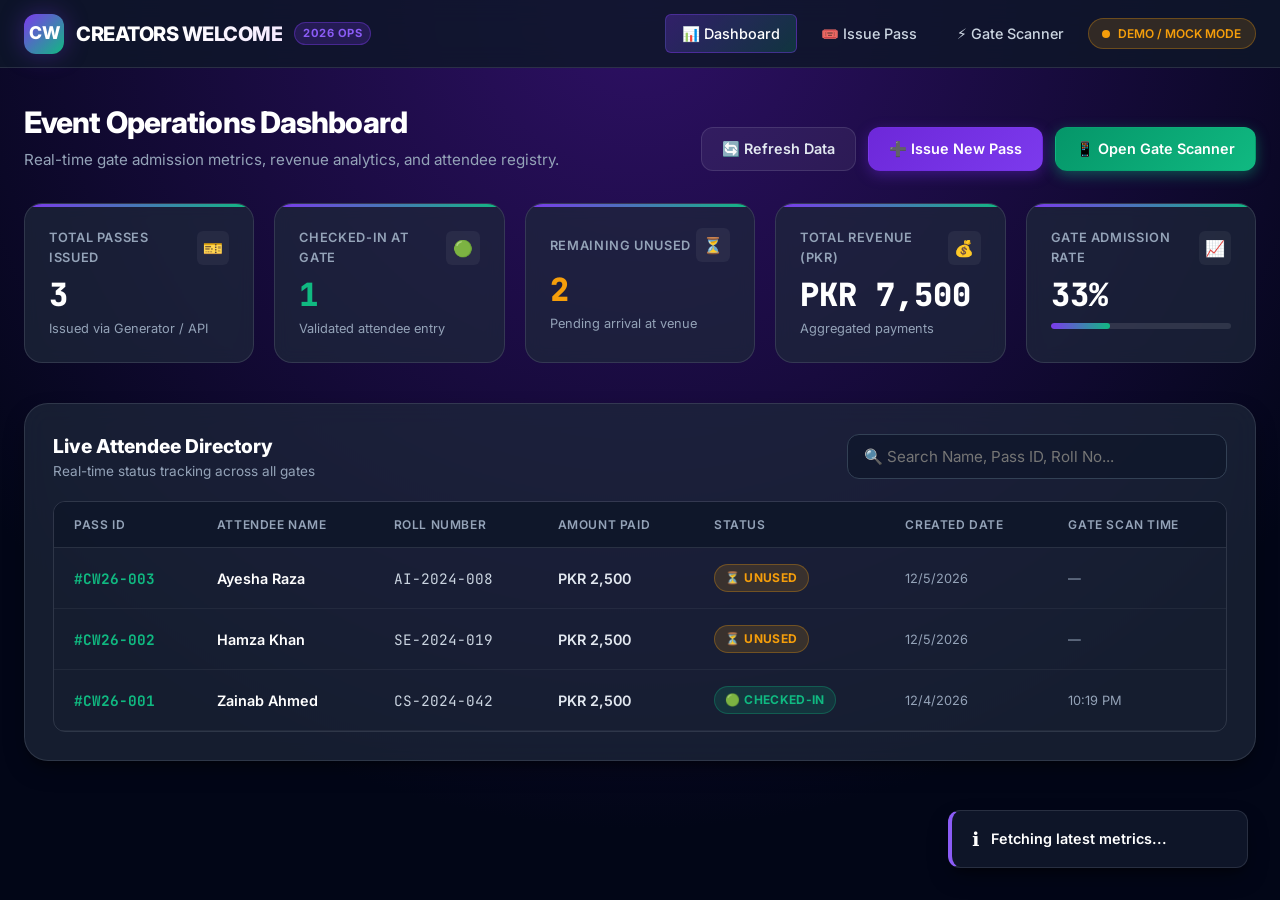
==== index.html @ 767e7162 "Initial commit: Creators Welcome 2026 Web Application & Backend" ====
<!DOCTYPE html>
<html lang="en">
<head>
  <meta charset="UTF-8">
  <meta name="viewport" content="width=device-width, initial-scale=1.0">
  <title>Creators Welcome 2026 — Operations Dashboard</title>
  <meta name="description" content="Event Pass Operations & Live Gate Admission Web Application for Creators Welcome 2026">
  <link rel="stylesheet" href="assets/css/styles.css">
</head>
<body>

  <!-- Navigation Bar -->
  <nav class="navbar">
    <div class="navbar-container">
      <a href="index.html" class="brand-logo">
        <div class="brand-icon">CW</div>
        <div>
          <div class="brand-title">CREATORS WELCOME</div>
        </div>
        <span class="brand-badge">2026 OPS</span>
      </a>

      <div class="nav-links">
        <a href="index.html" class="nav-item active">📊 Dashboard</a>
        <a href="generate.html" class="nav-item">🎟️ Issue Pass</a>
        <a href="scan.html" class="nav-item">⚡ Gate Scanner</a>
        <div id="connectionStatusBadge" class="connection-badge mock" title="Click to configure API">
          <span class="pulse-dot"></span> CHECKING...
        </div>
      </div>
    </div>
  </nav>

  <!-- Main Content Wrapper -->
  <main class="main-wrapper">
    
    <div class="page-header">
      <div>
        <h1 class="page-title">Event Operations Dashboard</h1>
        <p class="page-subtitle">Real-time gate admission metrics, revenue analytics, and attendee registry.</p>
      </div>
      <div style="display: flex; gap: 0.75rem;">
        <button class="btn btn-secondary" onclick="loadDashboardData()">🔄 Refresh Data</button>
        <a href="generate.html" class="btn btn-primary">➕ Issue New Pass</a>
        <a href="scan.html" class="btn btn-emerald">📱 Open Gate Scanner</a>
      </div>
    </div>

    <!-- Metrics Grid -->
    <div class="metrics-grid">
      <div class="metric-card">
        <div class="metric-header">
          <span class="metric-label">Total Passes Issued</span>
          <div class="metric-icon">🎫</div>
        </div>
        <div class="metric-value" id="valTotalIssued">0</div>
        <div class="metric-sub">Issued via Generator / API</div>
      </div>

      <div class="metric-card">
        <div class="metric-header">
          <span class="metric-label">Checked-In at Gate</span>
          <div class="metric-icon">🟢</div>
        </div>
        <div class="metric-value" id="valScannedCount" style="color: var(--emerald-500);">0</div>
        <div class="metric-sub">Validated attendee entry</div>
      </div>

      <div class="metric-card">
        <div class="metric-header">
          <span class="metric-label">Remaining Unused</span>
          <div class="metric-icon">⏳</div>
        </div>
        <div class="metric-value" id="valUnusedCount" style="color: var(--amber-500);">0</div>
        <div class="metric-sub">Pending arrival at venue</div>
      </div>

      <div class="metric-card">
        <div class="metric-header">
          <span class="metric-label">Total Revenue (PKR)</span>
          <div class="metric-icon">💰</div>
        </div>
        <div class="metric-value" id="valTotalRevenue">PKR 0</div>
        <div class="metric-sub">Aggregated payments</div>
      </div>

      <div class="metric-card">
        <div class="metric-header">
          <span class="metric-label">Gate Admission Rate</span>
          <div class="metric-icon">📈</div>
        </div>
        <div class="metric-value" id="valAdmissionPct">0%</div>
        <div class="progress-bar-container">
          <div class="progress-bar-fill" id="valAdmissionFill" style="width: 0%;"></div>
        </div>
      </div>
    </div>

    <!-- Attendee Directory Table -->
    <div class="card">
      <div style="display: flex; align-items: center; justify-content: space-between; margin-bottom: 1.25rem; flex-wrap: wrap; gap: 1rem;">
        <div>
          <h2 style="font-size: 1.2rem; font-weight: 800; color: var(--white);">Live Attendee Directory</h2>
          <p style="font-size: 0.85rem; color: var(--text-muted);">Real-time status tracking across all gates</p>
        </div>
        
        <div style="display: flex; gap: 0.75rem; width: 100%; max-width: 380px;">
          <input type="text" id="searchInput" class="form-control" placeholder="🔍 Search Name, Pass ID, Roll No..." onkeyup="filterDirectory()">
        </div>
      </div>

      <div class="table-wrapper">
        <table class="table" id="directoryTable">
          <thead>
            <tr>
              <th>Pass ID</th>
              <th>Attendee Name</th>
              <th>Roll Number</th>
              <th>Amount Paid</th>
              <th>Status</th>
              <th>Created Date</th>
              <th>Gate Scan Time</th>
            </tr>
          </thead>
          <tbody id="directoryTbody">
            <tr>
              <td colspan="7" style="text-align: center; color: var(--slate-400); padding: 2rem;">
                Loading attendee database...
              </td>
            </tr>
          </tbody>
        </table>
      </div>
    </div>

  </main>

  <!-- Settings Modal for Google Apps Script API URL -->
  <div class="modal-overlay" id="settingsModal">
    <div class="modal-content">
      <div class="modal-header">
        <h3 class="modal-title">⚙️ Backend API Configuration</h3>
        <button class="btn btn-ghost" data-close-modal style="padding: 0.25rem 0.5rem;">✕</button>
      </div>
      <p style="font-size: 0.85rem; color: var(--text-muted); margin-bottom: 1rem;">
        Paste your Google Apps Script Web App Deployment URL below to connect to live Google Sheets backend.
      </p>

      <div class="form-group">
        <label class="form-label">Google Apps Script Web App URL</label>
        <input type="text" id="inputScriptUrl" class="form-control" placeholder="https://script.google.com/macros/s/.../exec">
      </div>

      <div style="display: flex; gap: 0.75rem; justify-content: flex-end; margin-top: 1.5rem;">
        <button class="btn btn-secondary" data-close-modal>Cancel</button>
        <button class="btn btn-primary" onclick="saveSettings()">Save & Connect</button>
      </div>
    </div>
  </div>

  <script src="assets/js/app.js"></script>
  <script src="assets/js/api.js"></script>
  <script>
    let allPassesCache = [];

    async function loadDashboardData() {
      try {
        AppUtils.showToast('Fetching latest metrics...', 'info');

        const [statsRes, passesRes] = await Promise.all([
          CW26Api.callApi('getStats'),
          CW26Api.callApi('getPasses')
        ]);

        if (statsRes && statsRes.success && statsRes.stats) {
          const s = statsRes.stats;
          document.getElementById('valTotalIssued').innerText = s.totalIssued;
          document.getElementById('valScannedCount').innerText = s.scannedCount;
          document.getElementById('valUnusedCount').innerText = s.unusedCount;
          document.getElementById('valTotalRevenue').innerText = `PKR ${(s.totalRevenue || 0).toLocaleString()}`;
          document.getElementById('valAdmissionPct').innerText = `${s.admissionPct}%`;
          document.getElementById('valAdmissionFill').style.width = `${s.admissionPct}%`;
        }

        if (passesRes && passesRes.success && passesRes.passes) {
          allPassesCache = passesRes.passes;
          renderDirectoryTable(allPassesCache);
        }
      } catch (err) {
        console.error(err);
        AppUtils.showToast('Failed to load metrics', 'error');
      }
    }

    function renderDirectoryTable(passes) {
      const tbody = document.getElementById('directoryTbody');
      if (!passes || passes.length === 0) {
        tbody.innerHTML = `<tr><td colspan="7" style="text-align: center; color: var(--slate-400); padding: 2rem;">No passes issued yet.</td></tr>`;
        return;
      }

      tbody.innerHTML = passes.map(p => {
        const isUsed = p.status === 'used';
        const statusClass = isUsed ? 'used' : 'unused';
        const statusText = isUsed ? '🟢 CHECKED-IN' : '⏳ UNUSED';
        const createdDate = p.createdIso ? new Date(p.createdIso).toLocaleDateString() : 'N/A';
        const scannedTime = p.scannedIso ? new Date(p.scannedIso).toLocaleTimeString([], { hour: '2-digit', minute: '2-digit' }) : '—';

        return `
          <tr>
            <td style="font-family: var(--font-mono); font-weight: 700; color: var(--emerald-500);">${p.passId}</td>
            <td style="font-weight: 600; color: var(--white);">${escapeHtml(p.name)}</td>
            <td style="font-family: var(--font-mono); color: var(--slate-300);">${escapeHtml(p.rollNo)}</td>
            <td style="font-weight: 600;">PKR ${(p.amount || 2500).toLocaleString()}</td>
            <td><span class="status-badge ${statusClass}">${statusText}</span></td>
            <td style="color: var(--slate-400); font-size: 0.8rem;">${createdDate}</td>
            <td style="color: var(--slate-400); font-size: 0.8rem;">${scannedTime}</td>
          </tr>
        `;
      }).join('');
    }

    function filterDirectory() {
      const query = document.getElementById('searchInput').value.toLowerCase().trim();
      if (!query) {
        renderDirectoryTable(allPassesCache);
        return;
      }
      const filtered = allPassesCache.filter(p => 
        p.passId.toLowerCase().includes(query) ||
        p.name.toLowerCase().includes(query) ||
        p.rollNo.toLowerCase().includes(query)
      );
      renderDirectoryTable(filtered);
    }

    function saveSettings() {
      const url = document.getElementById('inputScriptUrl').value.trim();
      localStorage.setItem('cw26_script_url', url);
      AppUtils.updateConnectionBadge();
      document.getElementById('settingsModal').classList.remove('open');
      AppUtils.showToast('Backend API URL saved!', 'success');
      loadDashboardData();
    }

    function escapeHtml(str) {
      return String(str || '').replace(/&/g, '&amp;').replace(/</g, '&lt;').replace(/>/g, '&gt;').replace(/"/g, '&quot;');
    }

    document.addEventListener('DOMContentLoaded', () => {
      document.getElementById('inputScriptUrl').value = localStorage.getItem('cw26_script_url') || '';
      loadDashboardData();
    });
  </script>
</body>
</html>
---- assets/css/styles.css ----
/* ==========================================================================
   CREATORS WELCOME 2026 - EXECUTIVE LUXURY CORPORATE DESIGN SYSTEM
   ========================================================================== */

@import url('https://fonts.googleapis.com/css2?family=Inter:wght@300;400;500;600;700;800&family=JetBrains+Mono:wght@400;500;600;700&display=swap');

:root {
  /* Brand Color Palette */
  --purple-950: #2e1065;
  --purple-900: #4c1d95;
  --purple-800: #5b21b6;
  --purple-700: #6d28d9;
  --purple-600: #7c3aed;
  --purple-500: #8b5cf6;
  --purple-100: #f3e8ff;
  --purple-50: #faf5ff;

  --emerald-600: #059669;
  --emerald-500: #10b981;
  --emerald-100: #d1fae5;
  --emerald-50: #ecfdf5;

  --amber-500: #f59e0b;
  --amber-100: #fef3c7;

  --rose-600: #e11d48;
  --rose-500: #f43f5e;
  --rose-100: #ffe4e6;

  --slate-950: #020617;
  --slate-900: #0f172a;
  --slate-800: #1e293b;
  --slate-700: #334155;
  --slate-600: #475569;
  --slate-500: #64748b;
  --slate-400: #94a3b8;
  --slate-300: #cbd5e1;
  --slate-200: #e2e8f0;
  --slate-100: #f1f5f9;
  --slate-50: #f8fafc;

  --white: #ffffff;

  /* Semantic Variables */
  --bg-main: var(--slate-900);
  --bg-card: rgba(30, 41, 59, 0.7);
  --bg-card-solid: var(--slate-800);
  --border-color: rgba(226, 232, 240, 0.12);
  --text-main: var(--slate-100);
  --text-muted: var(--slate-400);
  --accent-purple: var(--purple-600);
  --accent-emerald: var(--emerald-500);

  /* Fonts & Shadows */
  --font-sans: 'Inter', system-ui, -apple-system, sans-serif;
  --font-mono: 'JetBrains Mono', monospace;
  --shadow-lg: 0 10px 25px -5px rgba(0, 0, 0, 0.4), 0 8px 10px -6px rgba(0, 0, 0, 0.4);
  --shadow-glow-purple: 0 0 25px rgba(124, 58, 237, 0.35);
  --shadow-glow-emerald: 0 0 25px rgba(16, 185, 129, 0.35);
  --radius-sm: 6px;
  --radius-md: 12px;
  --radius-lg: 18px;
  --radius-xl: 24px;
}

* {
  margin: 0;
  padding: 0;
  box-sizing: border-box;
}

body {
  font-family: var(--font-sans);
  background: radial-gradient(circle at 50% 0%, var(--purple-950) 0%, var(--slate-950) 75%);
  color: var(--text-main);
  min-height: 100vh;
  display: flex;
  flex-direction: column;
  line-height: 1.5;
  -webkit-font-smoothing: antialiased;
}

/* ==========================================================================
   NAVIGATION BAR
   ========================================================================== */
.navbar {
  background: rgba(15, 23, 42, 0.85);
  backdrop-filter: blur(12px);
  border-bottom: 1px solid var(--border-color);
  position: sticky;
  top: 0;
  z-index: 100;
  padding: 0.85rem 1.5rem;
}

.navbar-container {
  max-width: 1280px;
  margin: 0 auto;
  display: flex;
  align-items: center;
  justify-content: space-between;
}

.brand-logo {
  display: flex;
  align-items: center;
  gap: 0.75rem;
  text-decoration: none;
  color: var(--white);
}

.brand-icon {
  width: 40px;
  height: 40px;
  background: linear-gradient(135deg, var(--purple-600), var(--emerald-500));
  border-radius: var(--radius-md);
  display: flex;
  align-items: center;
  justify-content: center;
  box-shadow: var(--shadow-glow-purple);
  font-weight: 800;
  font-size: 1.1rem;
}

.brand-title {
  font-weight: 800;
  font-size: 1.25rem;
  letter-spacing: -0.025em;
  background: linear-gradient(135deg, #ffffff 40%, var(--purple-100));
  -webkit-background-clip: text;
  -webkit-text-fill-color: transparent;
}

.brand-badge {
  font-size: 0.7rem;
  font-weight: 700;
  padding: 2px 8px;
  border-radius: 9999px;
  background: rgba(124, 58, 237, 0.2);
  color: var(--purple-500);
  border: 1px solid rgba(124, 58, 237, 0.4);
  text-transform: uppercase;
  letter-spacing: 0.05em;
}

.nav-links {
  display: flex;
  align-items: center;
  gap: 0.5rem;
}

.nav-item {
  color: var(--slate-300);
  text-decoration: none;
  padding: 0.5rem 1rem;
  border-radius: var(--radius-sm);
  font-size: 0.9rem;
  font-weight: 500;
  transition: all 0.2s ease;
  display: flex;
  align-items: center;
  gap: 0.5rem;
}

.nav-item:hover, .nav-item.active {
  color: var(--white);
  background: rgba(255, 255, 255, 0.08);
}

.nav-item.active {
  background: linear-gradient(135deg, rgba(124, 58, 237, 0.3), rgba(16, 185, 129, 0.2));
  border: 1px solid rgba(124, 58, 237, 0.4);
  color: var(--white);
}

/* Live Connection Status Badge */
.connection-badge {
  display: flex;
  align-items: center;
  gap: 0.5rem;
  padding: 0.35rem 0.85rem;
  border-radius: 9999px;
  font-size: 0.75rem;
  font-weight: 600;
  cursor: pointer;
  transition: all 0.2s ease;
}

.connection-badge.live {
  background: rgba(16, 185, 129, 0.15);
  color: var(--emerald-500);
  border: 1px solid rgba(16, 185, 129, 0.3);
}

.connection-badge.mock {
  background: rgba(245, 158, 11, 0.15);
  color: var(--amber-500);
  border: 1px solid rgba(245, 158, 11, 0.3);
}

.pulse-dot {
  width: 8px;
  height: 8px;
  border-radius: 50%;
  position: relative;
}

.connection-badge.live .pulse-dot { background: var(--emerald-500); }
.connection-badge.mock .pulse-dot { background: var(--amber-500); }

.connection-badge.live .pulse-dot::after {
  content: '';
  position: absolute;
  top: 0; left: 0; right: 0; bottom: 0;
  border-radius: 50%;
  background: var(--emerald-500);
  animation: pulse-ring 1.8s infinite;
}

@keyframes pulse-ring {
  0% { transform: scale(0.95); opacity: 0.8; }
  100% { transform: scale(2.4); opacity: 0; }
}

/* ==========================================================================
   MAIN CONTAINER & LAYOUT
   ========================================================================== */
.main-wrapper {
  max-width: 1280px;
  width: 100%;
  margin: 0 auto;
  padding: 2rem 1.5rem 4rem 1.5rem;
  flex: 1;
}

.page-header {
  margin-bottom: 2rem;
  display: flex;
  align-items: flex-end;
  justify-content: space-between;
  gap: 1rem;
}

.page-title {
  font-size: 1.85rem;
  font-weight: 800;
  letter-spacing: -0.03em;
  color: var(--white);
}

.page-subtitle {
  color: var(--text-muted);
  font-size: 0.95rem;
  margin-top: 0.25rem;
}

/* Metric Cards Grid */
.metrics-grid {
  display: grid;
  grid-template-columns: repeat(auto-fit, minmax(220px, 1fr));
  gap: 1.25rem;
  margin-bottom: 2.5rem;
}

.metric-card {
  background: var(--bg-card);
  backdrop-filter: blur(8px);
  border: 1px solid var(--border-color);
  border-radius: var(--radius-lg);
  padding: 1.5rem;
  position: relative;
  overflow: hidden;
  transition: transform 0.2s ease, border-color 0.2s ease;
}

.metric-card:hover {
  transform: translateY(-2px);
  border-color: rgba(124, 58, 237, 0.4);
}

.metric-card::before {
  content: '';
  position: absolute;
  top: 0; left: 0; right: 0; height: 3px;
  background: linear-gradient(90deg, var(--purple-600), var(--emerald-500));
}

.metric-header {
  display: flex;
  align-items: center;
  justify-content: space-between;
  margin-bottom: 0.75rem;
}

.metric-label {
  font-size: 0.8rem;
  font-weight: 600;
  text-transform: uppercase;
  letter-spacing: 0.05em;
  color: var(--text-muted);
}

.metric-icon {
  width: 34px;
  height: 34px;
  border-radius: var(--radius-sm);
  background: rgba(255, 255, 255, 0.05);
  display: flex;
  align-items: center;
  justify-content: center;
  color: var(--purple-500);
}

.metric-value {
  font-size: 2rem;
  font-weight: 800;
  font-family: var(--font-mono);
  color: var(--white);
  line-height: 1;
}

.metric-sub {
  font-size: 0.8rem;
  color: var(--text-muted);
  margin-top: 0.5rem;
}

/* Progress bar inside metric */
.progress-bar-container {
  width: 100%;
  height: 6px;
  background: rgba(255, 255, 255, 0.1);
  border-radius: 9999px;
  margin-top: 0.75rem;
  overflow: hidden;
}

.progress-bar-fill {
  height: 100%;
  background: linear-gradient(90deg, var(--purple-600), var(--emerald-500));
  border-radius: 9999px;
  transition: width 0.6s ease;
}

/* ==========================================================================
   BUTTONS & FORM CONTROL
   ========================================================================== */
.btn {
  display: inline-flex;
  align-items: center;
  justify-content: center;
  gap: 0.5rem;
  padding: 0.65rem 1.25rem;
  font-size: 0.9rem;
  font-weight: 600;
  border-radius: var(--radius-md);
  border: 1px solid transparent;
  cursor: pointer;
  transition: all 0.2s ease;
  text-decoration: none;
  font-family: var(--font-sans);
}

.btn-primary {
  background: linear-gradient(135deg, var(--purple-700), var(--purple-600));
  color: var(--white);
  box-shadow: 0 4px 14px rgba(109, 40, 217, 0.4);
}

.btn-primary:hover {
  background: linear-gradient(135deg, var(--purple-600), var(--purple-500));
  box-shadow: var(--shadow-glow-purple);
  transform: translateY(-1px);
}

.btn-emerald {
  background: linear-gradient(135deg, var(--emerald-600), var(--emerald-500));
  color: var(--white);
  box-shadow: 0 4px 14px rgba(16, 185, 129, 0.4);
}

.btn-emerald:hover {
  background: linear-gradient(135deg, var(--emerald-500), #34d399);
  box-shadow: var(--shadow-glow-emerald);
  transform: translateY(-1px);
}

.btn-secondary {
  background: rgba(255, 255, 255, 0.06);
  color: var(--slate-200);
  border: 1px solid var(--border-color);
}

.btn-secondary:hover {
  background: rgba(255, 255, 255, 0.12);
  color: var(--white);
}

.btn-ghost {
  background: transparent;
  color: var(--slate-300);
}

.btn-ghost:hover {
  background: rgba(255, 255, 255, 0.08);
  color: var(--white);
}

.btn-lg {
  padding: 0.85rem 1.75rem;
  font-size: 1rem;
}

.btn-block {
  width: 100%;
}

.form-group {
  margin-bottom: 1.25rem;
}

.form-label {
  display: block;
  font-size: 0.85rem;
  font-weight: 600;
  color: var(--slate-300);
  margin-bottom: 0.4rem;
}

.form-control {
  width: 100%;
  padding: 0.75rem 1rem;
  background: rgba(15, 23, 42, 0.7);
  border: 1px solid var(--slate-700);
  border-radius: var(--radius-md);
  color: var(--white);
  font-size: 0.95rem;
  font-family: var(--font-sans);
  outline: none;
  transition: border-color 0.2s ease, box-shadow 0.2s ease;
}

.form-control:focus {
  border-color: var(--purple-500);
  box-shadow: 0 0 0 3px rgba(124, 58, 237, 0.2);
}

.form-control.mono {
  font-family: var(--font-mono);
  text-transform: uppercase;
}

/* ==========================================================================
   CARDS & TABLES
   ========================================================================== */
.card {
  background: var(--bg-card);
  backdrop-filter: blur(12px);
  border: 1px solid var(--border-color);
  border-radius: var(--radius-xl);
  padding: 1.75rem;
  box-shadow: var(--shadow-lg);
}

.table-wrapper {
  overflow-x: auto;
  border-radius: var(--radius-md);
  border: 1px solid var(--border-color);
}

.table {
  width: 100%;
  border-collapse: collapse;
  text-align: left;
  font-size: 0.9rem;
}

.table th {
  background: rgba(15, 23, 42, 0.9);
  color: var(--slate-400);
  font-weight: 600;
  text-transform: uppercase;
  font-size: 0.75rem;
  letter-spacing: 0.05em;
  padding: 0.85rem 1.25rem;
  border-bottom: 1px solid var(--border-color);
}

.table td {
  padding: 1rem 1.25rem;
  border-bottom: 1px solid rgba(255, 255, 255, 0.05);
  color: var(--slate-200);
}

.table tbody tr:hover {
  background: rgba(255, 255, 255, 0.03);
}

.status-badge {
  display: inline-flex;
  align-items: center;
  gap: 0.35rem;
  padding: 0.25rem 0.65rem;
  border-radius: 9999px;
  font-size: 0.75rem;
  font-weight: 700;
  text-transform: uppercase;
  letter-spacing: 0.03em;
}

.status-badge.unused {
  background: rgba(245, 158, 11, 0.15);
  color: var(--amber-500);
  border: 1px solid rgba(245, 158, 11, 0.3);
}

.status-badge.used {
  background: rgba(16, 185, 129, 0.15);
  color: var(--emerald-500);
  border: 1px solid rgba(16, 185, 129, 0.3);
}

/* ==========================================================================
   DIGITAL PASS TICKET CARD (HIGH RESOLUTION PREVIEW)
   ========================================================================== */
.pass-ticket-card {
  width: 100%;
  max-width: 420px;
  margin: 0 auto;
  background: linear-gradient(145deg, #1e1b4b 0%, #0f172a 100%);
  border: 2px solid rgba(124, 58, 237, 0.4);
  border-radius: var(--radius-xl);
  overflow: hidden;
  box-shadow: 0 20px 40px rgba(0, 0, 0, 0.6), var(--shadow-glow-purple);
  position: relative;
  color: var(--white);
}

.pass-header-banner {
  background: linear-gradient(135deg, var(--purple-800), var(--purple-600));
  padding: 1.25rem 1.5rem;
  text-align: center;
  position: relative;
}

.pass-header-title {
  font-size: 1.2rem;
  font-weight: 800;
  letter-spacing: 0.08em;
  text-transform: uppercase;
  color: var(--white);
}

.pass-header-sub {
  font-size: 0.75rem;
  font-weight: 600;
  color: var(--purple-100);
  letter-spacing: 0.1em;
  text-transform: uppercase;
  margin-top: 0.15rem;
}

.pass-body {
  padding: 1.75rem 1.5rem;
  display: flex;
  flex-direction: column;
  align-items: center;
  text-align: center;
}

.pass-qr-frame {
  background: #ffffff;
  padding: 0.85rem;
  border-radius: var(--radius-lg);
  box-shadow: 0 8px 20px rgba(0,0,0,0.4);
  margin-bottom: 1.25rem;
  width: 200px;
  height: 200px;
  display: flex;
  align-items: center;
  justify-content: center;
}

.pass-qr-frame img {
  width: 100%;
  height: 100%;
  object-fit: contain;
}

.pass-attendee-name {
  font-size: 1.4rem;
  font-weight: 800;
  color: var(--white);
  margin-bottom: 0.25rem;
}

.pass-attendee-roll {
  font-family: var(--font-mono);
  font-size: 0.95rem;
  color: var(--emerald-500);
  font-weight: 600;
  margin-bottom: 1rem;
}

.pass-meta-row {
  width: 100%;
  display: flex;
  justify-content: space-between;
  background: rgba(255, 255, 255, 0.04);
  padding: 0.75rem 1rem;
  border-radius: var(--radius-md);
  border: 1px solid rgba(255, 255, 255, 0.06);
  font-size: 0.8rem;
  margin-bottom: 0.5rem;
}

.pass-meta-item {
  text-align: left;
}
.pass-meta-item:last-child {
  text-align: right;
}

.pass-meta-label {
  color: var(--text-muted);
  font-size: 0.7rem;
  text-transform: uppercase;
}

.pass-meta-val {
  font-weight: 700;
  color: var(--slate-100);
}

.pass-id-chip {
  background: linear-gradient(135deg, rgba(16, 185, 129, 0.2), rgba(124, 58, 237, 0.2));
  border: 1px solid rgba(16, 185, 129, 0.4);
  color: var(--emerald-500);
  font-family: var(--font-mono);
  font-size: 1.1rem;
  font-weight: 700;
  padding: 0.4rem 1.2rem;
  border-radius: 9999px;
  margin-top: 0.75rem;
}

/* ==========================================================================
   SCANNER CAMERA & RESULT OVERLAYS
   ========================================================================== */
.scanner-viewport {
  width: 100%;
  max-width: 500px;
  margin: 0 auto;
  aspect-ratio: 1/1;
  background: #000000;
  border-radius: var(--radius-xl);
  overflow: hidden;
  border: 2px solid var(--purple-600);
  box-shadow: var(--shadow-glow-purple);
  position: relative;
}

#reader {
  width: 100% !important;
  height: 100% !important;
  border: none !important;
}

#reader video {
  object-fit: cover !important;
  width: 100% !important;
  height: 100% !important;
}

.scan-result-card {
  width: 100%;
  max-width: 500px;
  margin: 1.5rem auto 0 auto;
  border-radius: var(--radius-xl);
  padding: 1.5rem;
  text-align: center;
  display: none;
  animation: slide-up 0.3s cubic-bezier(0.16, 1, 0.3, 1);
}

@keyframes slide-up {
  from { opacity: 0; transform: translateY(15px); }
  to { opacity: 1; transform: translateY(0); }
}

.scan-result-card.approved {
  display: block;
  background: rgba(16, 185, 129, 0.15);
  border: 2px solid var(--emerald-500);
  box-shadow: var(--shadow-glow-emerald);
}

.scan-result-card.duplicate {
  display: block;
  background: rgba(225, 29, 72, 0.15);
  border: 2px solid var(--rose-500);
  box-shadow: 0 0 25px rgba(244, 63, 94, 0.35);
}

.scan-result-card.invalid {
  display: block;
  background: rgba(245, 158, 11, 0.15);
  border: 2px solid var(--amber-500);
  box-shadow: 0 0 25px rgba(245, 158, 11, 0.35);
}

.scan-result-title {
  font-size: 1.35rem;
  font-weight: 800;
  margin-bottom: 0.5rem;
}
.approved .scan-result-title { color: var(--emerald-500); }
.duplicate .scan-result-title { color: var(--rose-500); }
.invalid .scan-result-title { color: var(--amber-500); }

/* ==========================================================================
   TOAST NOTIFICATION ENGINE
   ========================================================================== */
.toast-container {
  position: fixed;
  bottom: 2rem;
  right: 2rem;
  z-index: 1000;
  display: flex;
  flex-direction: column;
  gap: 0.75rem;
  pointer-events: none;
}

.toast {
  pointer-events: auto;
  min-width: 300px;
  max-width: 400px;
  padding: 0.85rem 1.25rem;
  border-radius: var(--radius-md);
  background: rgba(15, 23, 42, 0.95);
  backdrop-filter: blur(12px);
  border: 1px solid var(--border-color);
  color: var(--white);
  box-shadow: var(--shadow-lg);
  display: flex;
  align-items: center;
  gap: 0.75rem;
  animation: toast-in 0.3s ease forwards;
}

@keyframes toast-in {
  from { opacity: 0; transform: translateX(50px); }
  to { opacity: 1; transform: translateX(0); }
}

.toast.success { border-left: 4px solid var(--emerald-500); }
.toast.error { border-left: 4px solid var(--rose-500); }
.toast.warning { border-left: 4px solid var(--amber-500); }
.toast.info { border-left: 4px solid var(--purple-500); }

/* ==========================================================================
   MODAL DIALOGUE
   ========================================================================== */
.modal-overlay {
  position: fixed;
  top: 0; left: 0; right: 0; bottom: 0;
  background: rgba(2, 6, 23, 0.8);
  backdrop-filter: blur(8px);
  z-index: 900;
  display: flex;
  align-items: center;
  justify-content: center;
  opacity: 0;
  visibility: hidden;
  transition: all 0.25s ease;
}

.modal-overlay.open {
  opacity: 1;
  visibility: visible;
}

.modal-content {
  background: var(--slate-900);
  border: 1px solid var(--border-color);
  border-radius: var(--radius-xl);
  max-width: 550px;
  width: 90%;
  padding: 2rem;
  box-shadow: var(--shadow-lg);
  transform: scale(0.95);
  transition: transform 0.25s ease;
}

.modal-overlay.open .modal-content {
  transform: scale(1);
}

.modal-header {
  display: flex;
  align-items: center;
  justify-content: space-between;
  margin-bottom: 1.25rem;
}

.modal-title {
  font-size: 1.25rem;
  font-weight: 800;
  color: var(--white);
}

/* ==========================================================================
   PRINT STYLESHEET
   ========================================================================== */
@media print {
  body {
    background: #ffffff !important;
    color: #000000 !important;
  }

  .navbar, .btn, .page-header, .metrics-grid, .toast-container, .modal-overlay {
    display: none !important;
  }

  .main-wrapper {
    padding: 0 !important;
    margin: 0 !important;
    max-width: 100% !important;
  }

  .pass-ticket-card {
    border: 2px solid #000000 !important;
    box-shadow: none !important;
    max-width: 100% !important;
    page-break-inside: avoid;
    background: #ffffff !important;
    color: #000000 !important;
  }

  .pass-header-banner {
    background: #4c1d95 !important;
    -webkit-print-color-adjust: exact;
  }

  .pass-attendee-name, .pass-attendee-roll {
    color: #000000 !important;
  }
}
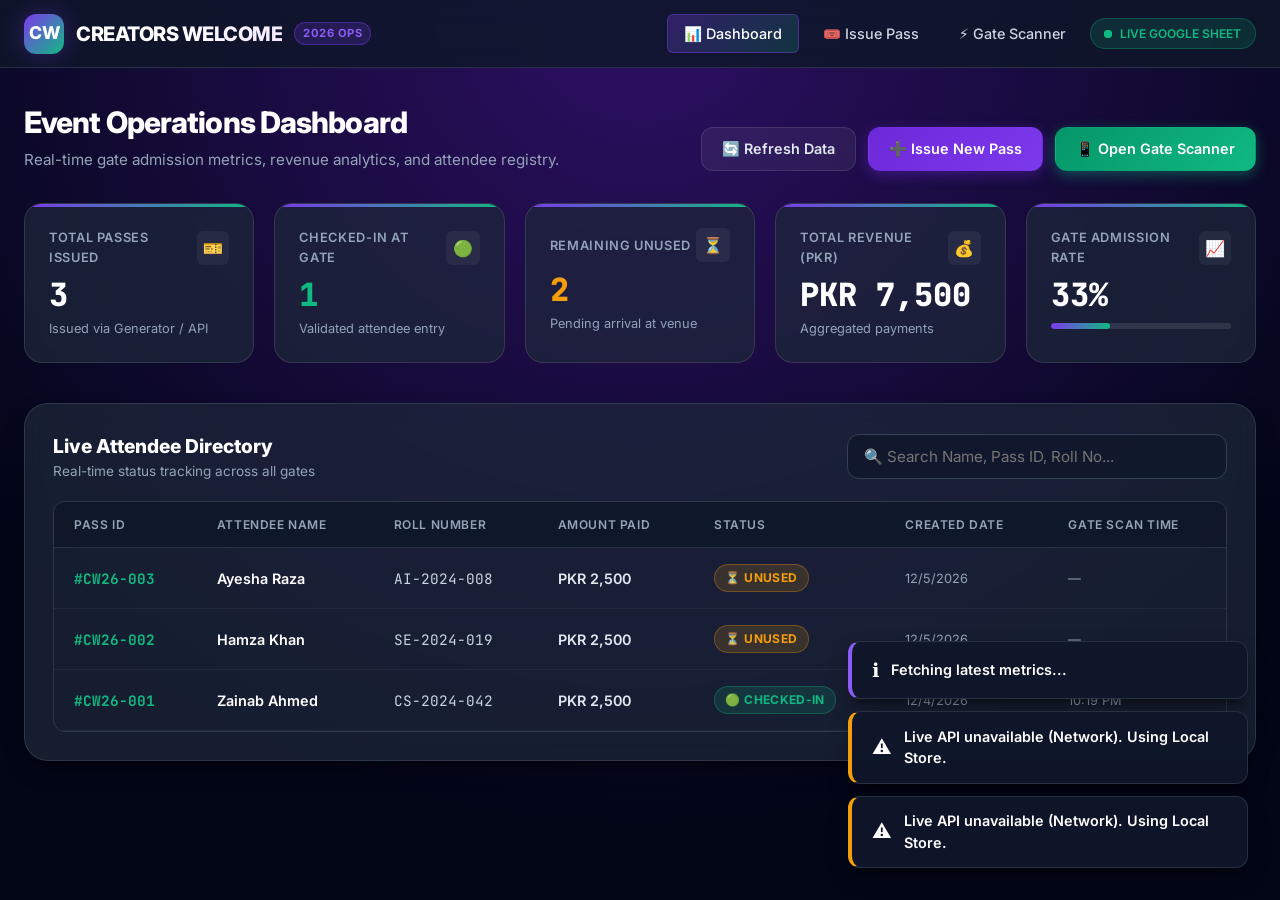
==== commit ca83f61c: "Fix mobile navbar status badge check & add script cache busters" ====
--- a/index.html
+++ b/index.html
@@ -158,8 +158,8 @@
     </div>
   </div>
 
-  <script src="assets/js/app.js"></script>
-  <script src="assets/js/api.js"></script>
+  <script src="assets/js/app.js?v=1.2"></script>
+  <script src="assets/js/api.js?v=1.2"></script>
   <script>
     let allPassesCache = [];
 
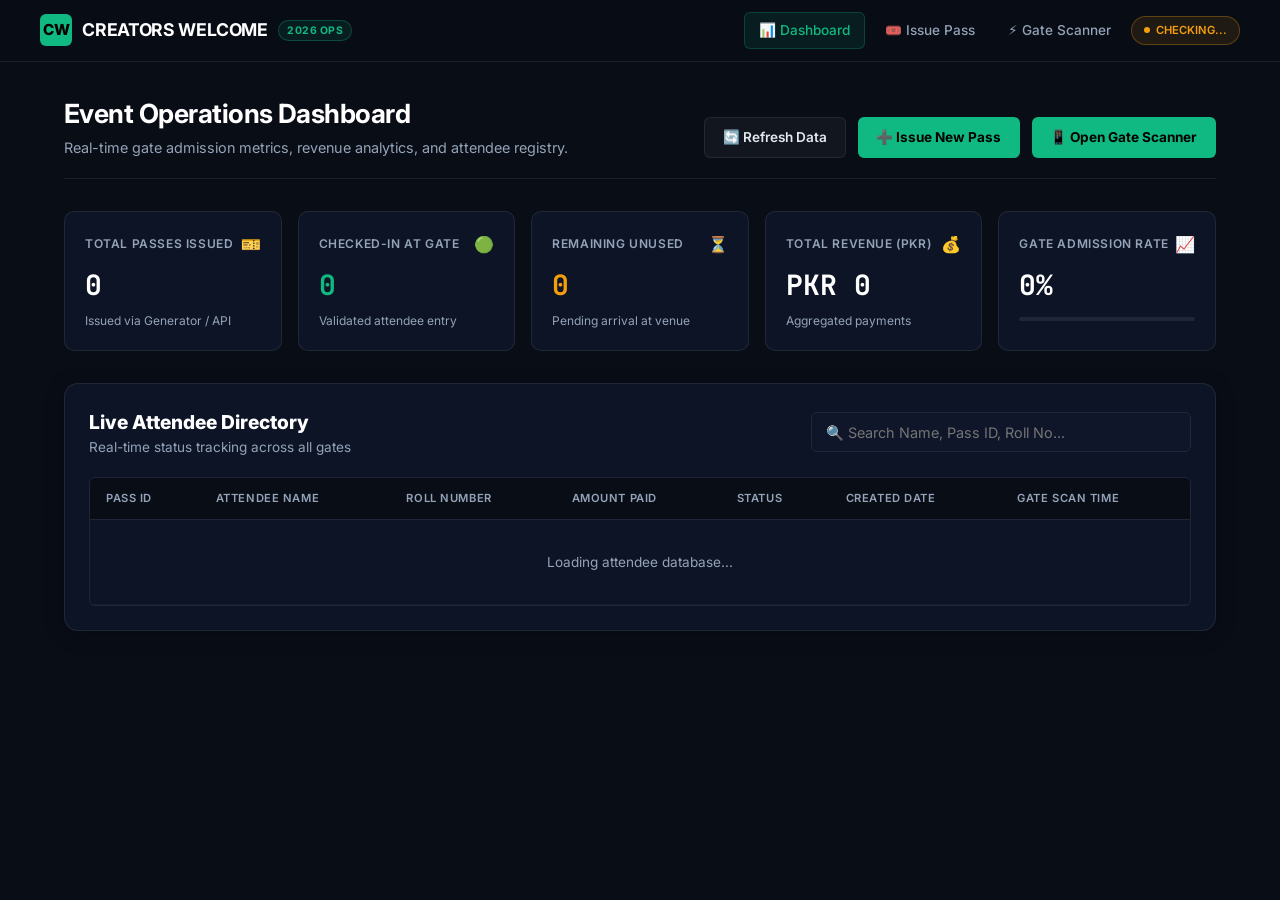
==== commit 1f4e1091: "Redesign UI to ultra-minimalist Swiss Green & White aesthetic" ====
--- a/index.html
+++ b/index.html
@@ -158,8 +158,8 @@
     </div>
   </div>
 
-  <script src="assets/js/app.js?v=1.2"></script>
-  <script src="assets/js/api.js?v=1.2"></script>
+  <script src="assets/js/app.js?v=2.0"></script>
+  <script src="assets/js/api.js?v=2.0"></script>
   <script>
     let allPassesCache = [];
 
--- a/assets/css/styles.css
+++ b/assets/css/styles.css
@@ -1,66 +1,49 @@
 /* ==========================================================================
-   CREATORS WELCOME 2026 - EXECUTIVE LUXURY CORPORATE DESIGN SYSTEM
+   CREATORS WELCOME 2026 - ULTRA MINIMALIST GREEN & WHITE DESIGN SYSTEM
    ========================================================================== */
 
 @import url('https://fonts.googleapis.com/css2?family=Inter:wght@300;400;500;600;700;800&family=JetBrains+Mono:wght@400;500;600;700&display=swap');
 
 :root {
-  /* Brand Color Palette */
-  --purple-950: #2e1065;
-  --purple-900: #4c1d95;
-  --purple-800: #5b21b6;
-  --purple-700: #6d28d9;
-  --purple-600: #7c3aed;
-  --purple-500: #8b5cf6;
-  --purple-100: #f3e8ff;
-  --purple-50: #faf5ff;
-
+  /* Ultra Minimal Green & White Palette */
   --emerald-600: #059669;
   --emerald-500: #10b981;
+  --emerald-400: #34d399;
+  --emerald-950: #022c22;
+  --emerald-900: #064e3b;
   --emerald-100: #d1fae5;
-  --emerald-50: #ecfdf5;
-
-  --amber-500: #f59e0b;
-  --amber-100: #fef3c7;
-
-  --rose-600: #e11d48;
-  --rose-500: #f43f5e;
-  --rose-100: #ffe4e6;
-
-  --slate-950: #020617;
+
+  --slate-950: #090d16;
   --slate-900: #0f172a;
   --slate-800: #1e293b;
   --slate-700: #334155;
   --slate-600: #475569;
-  --slate-500: #64748b;
   --slate-400: #94a3b8;
   --slate-300: #cbd5e1;
   --slate-200: #e2e8f0;
   --slate-100: #f1f5f9;
-  --slate-50: #f8fafc;
-
+
+  --rose-500: #f43f5e;
+  --amber-500: #f59e0b;
   --white: #ffffff;
 
-  /* Semantic Variables */
-  --bg-main: var(--slate-900);
-  --bg-card: rgba(30, 41, 59, 0.7);
-  --bg-card-solid: var(--slate-800);
-  --border-color: rgba(226, 232, 240, 0.12);
-  --text-main: var(--slate-100);
+  /* Minimalist Semantic Variables */
+  --bg-main: var(--slate-950);
+  --bg-card: rgba(15, 23, 42, 0.85);
+  --bg-card-solid: var(--slate-900);
+  --border-color: rgba(255, 255, 255, 0.08);
+  --text-main: var(--white);
   --text-muted: var(--slate-400);
-  --accent-purple: var(--purple-600);
-  --accent-emerald: var(--emerald-500);
-
-  /* Fonts & Shadows */
+  --accent-green: var(--emerald-500);
+
+  /* Fonts & Radius */
   --font-sans: 'Inter', system-ui, -apple-system, sans-serif;
   --font-mono: 'JetBrains Mono', monospace;
-  --shadow-lg: 0 10px 25px -5px rgba(0, 0, 0, 0.4), 0 8px 10px -6px rgba(0, 0, 0, 0.4);
-  --shadow-glow-purple: 0 0 25px rgba(124, 58, 237, 0.35);
-  --shadow-glow-emerald: 0 0 25px rgba(16, 185, 129, 0.35);
+  --shadow-subtle: 0 4px 20px rgba(0, 0, 0, 0.3);
   --radius-sm: 6px;
-  --radius-md: 12px;
-  --radius-lg: 18px;
-  --radius-xl: 24px;
+  --radius-md: 10px;
+  --radius-lg: 14px;
+  --radius-xl: 18px;
 }
 
 * {
@@ -71,7 +54,7 @@
 
 body {
   font-family: var(--font-sans);
-  background: radial-gradient(circle at 50% 0%, var(--purple-950) 0%, var(--slate-950) 75%);
+  background-color: var(--bg-main);
   color: var(--text-main);
   min-height: 100vh;
   display: flex;
@@ -81,20 +64,20 @@
 }
 
 /* ==========================================================================
-   NAVIGATION BAR
+   MINIMAL NAVIGATION BAR
    ========================================================================== */
 .navbar {
-  background: rgba(15, 23, 42, 0.85);
+  background: rgba(9, 13, 22, 0.9);
   backdrop-filter: blur(12px);
   border-bottom: 1px solid var(--border-color);
   position: sticky;
   top: 0;
   z-index: 100;
-  padding: 0.85rem 1.5rem;
+  padding: 0.75rem 1.5rem;
 }
 
 .navbar-container {
-  max-width: 1280px;
+  max-width: 1200px;
   margin: 0 auto;
   display: flex;
   align-items: center;
@@ -104,41 +87,39 @@
 .brand-logo {
   display: flex;
   align-items: center;
-  gap: 0.75rem;
+  gap: 0.65rem;
   text-decoration: none;
   color: var(--white);
 }
 
 .brand-icon {
-  width: 40px;
-  height: 40px;
-  background: linear-gradient(135deg, var(--purple-600), var(--emerald-500));
-  border-radius: var(--radius-md);
+  width: 32px;
+  height: 32px;
+  background: var(--emerald-500);
+  color: #000000;
+  border-radius: var(--radius-sm);
   display: flex;
   align-items: center;
   justify-content: center;
-  box-shadow: var(--shadow-glow-purple);
   font-weight: 800;
+  font-size: 0.95rem;
+}
+
+.brand-title {
+  font-weight: 700;
   font-size: 1.1rem;
-}
-
-.brand-title {
-  font-weight: 800;
-  font-size: 1.25rem;
-  letter-spacing: -0.025em;
-  background: linear-gradient(135deg, #ffffff 40%, var(--purple-100));
-  -webkit-background-clip: text;
-  -webkit-text-fill-color: transparent;
+  letter-spacing: -0.02em;
+  color: var(--white);
 }
 
 .brand-badge {
-  font-size: 0.7rem;
+  font-size: 0.65rem;
   font-weight: 700;
   padding: 2px 8px;
   border-radius: 9999px;
-  background: rgba(124, 58, 237, 0.2);
-  color: var(--purple-500);
-  border: 1px solid rgba(124, 58, 237, 0.4);
+  background: rgba(16, 185, 129, 0.1);
+  color: var(--emerald-500);
+  border: 1px solid rgba(16, 185, 129, 0.3);
   text-transform: uppercase;
   letter-spacing: 0.05em;
 }
@@ -146,61 +127,61 @@
 .nav-links {
   display: flex;
   align-items: center;
-  gap: 0.5rem;
+  gap: 0.4rem;
 }
 
 .nav-item {
-  color: var(--slate-300);
+  color: var(--slate-400);
   text-decoration: none;
-  padding: 0.5rem 1rem;
+  padding: 0.45rem 0.85rem;
   border-radius: var(--radius-sm);
-  font-size: 0.9rem;
+  font-size: 0.85rem;
   font-weight: 500;
-  transition: all 0.2s ease;
-  display: flex;
-  align-items: center;
-  gap: 0.5rem;
+  transition: all 0.15s ease;
+  display: flex;
+  align-items: center;
+  gap: 0.4rem;
 }
 
 .nav-item:hover, .nav-item.active {
   color: var(--white);
-  background: rgba(255, 255, 255, 0.08);
+  background: rgba(255, 255, 255, 0.05);
 }
 
 .nav-item.active {
-  background: linear-gradient(135deg, rgba(124, 58, 237, 0.3), rgba(16, 185, 129, 0.2));
-  border: 1px solid rgba(124, 58, 237, 0.4);
-  color: var(--white);
-}
-
-/* Live Connection Status Badge */
+  color: var(--emerald-500);
+  background: rgba(16, 185, 129, 0.1);
+  border: 1px solid rgba(16, 185, 129, 0.25);
+}
+
+/* Connection Status Badge */
 .connection-badge {
   display: flex;
   align-items: center;
-  gap: 0.5rem;
-  padding: 0.35rem 0.85rem;
+  gap: 0.4rem;
+  padding: 0.3rem 0.75rem;
   border-radius: 9999px;
-  font-size: 0.75rem;
+  font-size: 0.7rem;
   font-weight: 600;
   cursor: pointer;
   transition: all 0.2s ease;
 }
 
 .connection-badge.live {
-  background: rgba(16, 185, 129, 0.15);
+  background: rgba(16, 185, 129, 0.1);
   color: var(--emerald-500);
   border: 1px solid rgba(16, 185, 129, 0.3);
 }
 
 .connection-badge.mock {
-  background: rgba(245, 158, 11, 0.15);
+  background: rgba(245, 158, 11, 0.1);
   color: var(--amber-500);
   border: 1px solid rgba(245, 158, 11, 0.3);
 }
 
 .pulse-dot {
-  width: 8px;
-  height: 8px;
+  width: 6px;
+  height: 6px;
   border-radius: 50%;
   position: relative;
 }
@@ -208,25 +189,11 @@
 .connection-badge.live .pulse-dot { background: var(--emerald-500); }
 .connection-badge.mock .pulse-dot { background: var(--amber-500); }
 
-.connection-badge.live .pulse-dot::after {
-  content: '';
-  position: absolute;
-  top: 0; left: 0; right: 0; bottom: 0;
-  border-radius: 50%;
-  background: var(--emerald-500);
-  animation: pulse-ring 1.8s infinite;
-}
-
-@keyframes pulse-ring {
-  0% { transform: scale(0.95); opacity: 0.8; }
-  100% { transform: scale(2.4); opacity: 0; }
-}
-
 /* ==========================================================================
-   MAIN CONTAINER & LAYOUT
+   MAIN CONTAINER & MINIMAL METRICS
    ========================================================================== */
 .main-wrapper {
-  max-width: 1280px;
+  max-width: 1200px;
   width: 100%;
   margin: 0 auto;
   padding: 2rem 1.5rem 4rem 1.5rem;
@@ -239,176 +206,141 @@
   align-items: flex-end;
   justify-content: space-between;
   gap: 1rem;
+  border-bottom: 1px solid var(--border-color);
+  padding-bottom: 1.25rem;
 }
 
 .page-title {
-  font-size: 1.85rem;
-  font-weight: 800;
-  letter-spacing: -0.03em;
+  font-size: 1.65rem;
+  font-weight: 700;
+  letter-spacing: -0.02em;
   color: var(--white);
 }
 
 .page-subtitle {
-  color: var(--text-muted);
-  font-size: 0.95rem;
-  margin-top: 0.25rem;
+  color: var(--slate-400);
+  font-size: 0.9rem;
+  margin-top: 0.2rem;
 }
 
 /* Metric Cards Grid */
 .metrics-grid {
   display: grid;
-  grid-template-columns: repeat(auto-fit, minmax(220px, 1fr));
-  gap: 1.25rem;
-  margin-bottom: 2.5rem;
+  grid-template-columns: repeat(auto-fit, minmax(210px, 1fr));
+  gap: 1rem;
+  margin-bottom: 2rem;
 }
 
 .metric-card {
   background: var(--bg-card);
-  backdrop-filter: blur(8px);
-  border: 1px solid var(--border-color);
-  border-radius: var(--radius-lg);
-  padding: 1.5rem;
-  position: relative;
-  overflow: hidden;
-  transition: transform 0.2s ease, border-color 0.2s ease;
+  border: 1px solid var(--border-color);
+  border-radius: var(--radius-md);
+  padding: 1.25rem;
+  transition: border-color 0.15s ease;
 }
 
 .metric-card:hover {
-  transform: translateY(-2px);
-  border-color: rgba(124, 58, 237, 0.4);
-}
-
-.metric-card::before {
-  content: '';
-  position: absolute;
-  top: 0; left: 0; right: 0; height: 3px;
-  background: linear-gradient(90deg, var(--purple-600), var(--emerald-500));
+  border-color: rgba(16, 185, 129, 0.3);
 }
 
 .metric-header {
   display: flex;
   align-items: center;
   justify-content: space-between;
-  margin-bottom: 0.75rem;
+  margin-bottom: 0.5rem;
 }
 
 .metric-label {
-  font-size: 0.8rem;
+  font-size: 0.75rem;
   font-weight: 600;
   text-transform: uppercase;
   letter-spacing: 0.05em;
-  color: var(--text-muted);
-}
-
-.metric-icon {
-  width: 34px;
-  height: 34px;
-  border-radius: var(--radius-sm);
-  background: rgba(255, 255, 255, 0.05);
-  display: flex;
-  align-items: center;
-  justify-content: center;
-  color: var(--purple-500);
+  color: var(--slate-400);
 }
 
 .metric-value {
-  font-size: 2rem;
-  font-weight: 800;
+  font-size: 1.75rem;
+  font-weight: 700;
   font-family: var(--font-mono);
   color: var(--white);
-  line-height: 1;
 }
 
 .metric-sub {
-  font-size: 0.8rem;
-  color: var(--text-muted);
-  margin-top: 0.5rem;
-}
-
-/* Progress bar inside metric */
+  font-size: 0.75rem;
+  color: var(--slate-400);
+  margin-top: 0.35rem;
+}
+
 .progress-bar-container {
   width: 100%;
-  height: 6px;
-  background: rgba(255, 255, 255, 0.1);
+  height: 4px;
+  background: rgba(255, 255, 255, 0.08);
   border-radius: 9999px;
-  margin-top: 0.75rem;
+  margin-top: 0.65rem;
   overflow: hidden;
 }
 
 .progress-bar-fill {
   height: 100%;
-  background: linear-gradient(90deg, var(--purple-600), var(--emerald-500));
+  background: var(--emerald-500);
   border-radius: 9999px;
-  transition: width 0.6s ease;
+  transition: width 0.4s ease;
 }
 
 /* ==========================================================================
-   BUTTONS & FORM CONTROL
+   MINIMAL BUTTONS & FORMS
    ========================================================================== */
 .btn {
   display: inline-flex;
   align-items: center;
   justify-content: center;
-  gap: 0.5rem;
-  padding: 0.65rem 1.25rem;
-  font-size: 0.9rem;
+  gap: 0.4rem;
+  padding: 0.6rem 1.1rem;
+  font-size: 0.85rem;
   font-weight: 600;
-  border-radius: var(--radius-md);
+  border-radius: var(--radius-sm);
   border: 1px solid transparent;
   cursor: pointer;
-  transition: all 0.2s ease;
+  transition: all 0.15s ease;
   text-decoration: none;
   font-family: var(--font-sans);
 }
 
-.btn-primary {
-  background: linear-gradient(135deg, var(--purple-700), var(--purple-600));
-  color: var(--white);
-  box-shadow: 0 4px 14px rgba(109, 40, 217, 0.4);
-}
-
-.btn-primary:hover {
-  background: linear-gradient(135deg, var(--purple-600), var(--purple-500));
-  box-shadow: var(--shadow-glow-purple);
+.btn-primary, .btn-emerald {
+  background: var(--emerald-500);
+  color: #000000;
+  font-weight: 700;
+}
+
+.btn-primary:hover, .btn-emerald:hover {
+  background: var(--emerald-400);
   transform: translateY(-1px);
 }
 
-.btn-emerald {
-  background: linear-gradient(135deg, var(--emerald-600), var(--emerald-500));
-  color: var(--white);
-  box-shadow: 0 4px 14px rgba(16, 185, 129, 0.4);
-}
-
-.btn-emerald:hover {
-  background: linear-gradient(135deg, var(--emerald-500), #34d399);
-  box-shadow: var(--shadow-glow-emerald);
-  transform: translateY(-1px);
-}
-
 .btn-secondary {
-  background: rgba(255, 255, 255, 0.06);
+  background: rgba(255, 255, 255, 0.04);
   color: var(--slate-200);
   border: 1px solid var(--border-color);
 }
 
 .btn-secondary:hover {
-  background: rgba(255, 255, 255, 0.12);
+  background: rgba(255, 255, 255, 0.08);
   color: var(--white);
 }
 
 .btn-ghost {
   background: transparent;
-  color: var(--slate-300);
+  color: var(--slate-400);
 }
 
 .btn-ghost:hover {
-  background: rgba(255, 255, 255, 0.08);
+  background: rgba(255, 255, 255, 0.05);
   color: var(--white);
 }
 
 .btn-lg {
-  padding: 0.85rem 1.75rem;
-  font-size: 1rem;
+  padding: 0.75rem 1.5rem;
+  font-size: 0.95rem;
 }
 
 .btn-block {
@@ -416,33 +348,32 @@
 }
 
 .form-group {
-  margin-bottom: 1.25rem;
+  margin-bottom: 1rem;
 }
 
 .form-label {
   display: block;
-  font-size: 0.85rem;
+  font-size: 0.8rem;
   font-weight: 600;
   color: var(--slate-300);
-  margin-bottom: 0.4rem;
+  margin-bottom: 0.35rem;
 }
 
 .form-control {
   width: 100%;
-  padding: 0.75rem 1rem;
-  background: rgba(15, 23, 42, 0.7);
-  border: 1px solid var(--slate-700);
-  border-radius: var(--radius-md);
-  color: var(--white);
-  font-size: 0.95rem;
+  padding: 0.65rem 0.85rem;
+  background: rgba(15, 23, 42, 0.8);
+  border: 1px solid var(--slate-800);
+  border-radius: var(--radius-sm);
+  color: var(--white);
+  font-size: 0.9rem;
   font-family: var(--font-sans);
   outline: none;
-  transition: border-color 0.2s ease, box-shadow 0.2s ease;
+  transition: border-color 0.15s ease;
 }
 
 .form-control:focus {
-  border-color: var(--purple-500);
-  box-shadow: 0 0 0 3px rgba(124, 58, 237, 0.2);
+  border-color: var(--emerald-500);
 }
 
 .form-control.mono {
@@ -455,16 +386,15 @@
    ========================================================================== */
 .card {
   background: var(--bg-card);
-  backdrop-filter: blur(12px);
-  border: 1px solid var(--border-color);
-  border-radius: var(--radius-xl);
-  padding: 1.75rem;
-  box-shadow: var(--shadow-lg);
+  border: 1px solid var(--border-color);
+  border-radius: var(--radius-lg);
+  padding: 1.5rem;
+  box-shadow: var(--shadow-subtle);
 }
 
 .table-wrapper {
   overflow-x: auto;
-  border-radius: var(--radius-md);
+  border-radius: var(--radius-sm);
   border: 1px solid var(--border-color);
 }
 
@@ -472,308 +402,340 @@
   width: 100%;
   border-collapse: collapse;
   text-align: left;
-  font-size: 0.9rem;
+  font-size: 0.85rem;
 }
 
 .table th {
-  background: rgba(15, 23, 42, 0.9);
+  background: rgba(9, 13, 22, 0.95);
   color: var(--slate-400);
   font-weight: 600;
   text-transform: uppercase;
-  font-size: 0.75rem;
+  font-size: 0.7rem;
   letter-spacing: 0.05em;
-  padding: 0.85rem 1.25rem;
+  padding: 0.75rem 1rem;
   border-bottom: 1px solid var(--border-color);
 }
 
 .table td {
-  padding: 1rem 1.25rem;
-  border-bottom: 1px solid rgba(255, 255, 255, 0.05);
+  padding: 0.85rem 1rem;
+  border-bottom: 1px solid rgba(255, 255, 255, 0.04);
   color: var(--slate-200);
 }
 
 .table tbody tr:hover {
-  background: rgba(255, 255, 255, 0.03);
+  background: rgba(255, 255, 255, 0.02);
 }
 
 .status-badge {
   display: inline-flex;
   align-items: center;
-  gap: 0.35rem;
-  padding: 0.25rem 0.65rem;
+  gap: 0.3rem;
+  padding: 0.2rem 0.55rem;
   border-radius: 9999px;
-  font-size: 0.75rem;
+  font-size: 0.7rem;
   font-weight: 700;
   text-transform: uppercase;
   letter-spacing: 0.03em;
 }
 
 .status-badge.unused {
-  background: rgba(245, 158, 11, 0.15);
+  background: rgba(245, 158, 11, 0.1);
   color: var(--amber-500);
-  border: 1px solid rgba(245, 158, 11, 0.3);
+  border: 1px solid rgba(245, 158, 11, 0.25);
 }
 
 .status-badge.used {
-  background: rgba(16, 185, 129, 0.15);
+  background: rgba(16, 185, 129, 0.1);
   color: var(--emerald-500);
-  border: 1px solid rgba(16, 185, 129, 0.3);
+  border: 1px solid rgba(16, 185, 129, 0.25);
 }
 
 /* ==========================================================================
-   DIGITAL PASS TICKET CARD (HIGH RESOLUTION PREVIEW)
+   PASS TICKET CARD PREVIEW
    ========================================================================== */
 .pass-ticket-card {
   width: 100%;
+  max-width: 380px;
+  margin: 0 auto;
+  background: var(--slate-900);
+  border: 1px solid var(--emerald-500);
+  border-radius: var(--radius-lg);
+  overflow: hidden;
+  box-shadow: 0 10px 30px rgba(0, 0, 0, 0.5);
+  position: relative;
+  color: var(--white);
+}
+
+.pass-header-banner {
+  background: var(--emerald-900);
+  border-bottom: 1px solid var(--emerald-500);
+  padding: 1rem 1.25rem;
+  text-align: center;
+}
+
+.pass-header-title {
+  font-size: 1.1rem;
+  font-weight: 800;
+  letter-spacing: 0.05em;
+  text-transform: uppercase;
+  color: var(--emerald-100);
+}
+
+.pass-header-sub {
+  font-size: 0.7rem;
+  font-weight: 600;
+  color: var(--emerald-400);
+  letter-spacing: 0.1em;
+  text-transform: uppercase;
+  margin-top: 0.1rem;
+}
+
+.pass-body {
+  padding: 1.5rem 1.25rem;
+  display: flex;
+  flex-direction: column;
+  align-items: center;
+  text-align: center;
+}
+
+.pass-qr-frame {
+  background: #ffffff;
+  padding: 0.65rem;
+  border-radius: var(--radius-md);
+  margin-bottom: 1rem;
+  width: 180px;
+  height: 180px;
+  display: flex;
+  align-items: center;
+  justify-content: center;
+}
+
+.pass-qr-frame img {
+  width: 100%;
+  height: 100%;
+  object-fit: contain;
+}
+
+.pass-attendee-name {
+  font-size: 1.25rem;
+  font-weight: 700;
+  color: var(--white);
+  margin-bottom: 0.2rem;
+}
+
+.pass-attendee-roll {
+  font-family: var(--font-mono);
+  font-size: 0.9rem;
+  color: var(--emerald-500);
+  font-weight: 600;
+  margin-bottom: 0.85rem;
+}
+
+.pass-meta-row {
+  width: 100%;
+  display: flex;
+  justify-content: space-between;
+  background: rgba(255, 255, 255, 0.03);
+  padding: 0.65rem 0.85rem;
+  border-radius: var(--radius-sm);
+  border: 1px solid var(--border-color);
+  font-size: 0.75rem;
+  margin-bottom: 0.5rem;
+}
+
+.pass-meta-item {
+  text-align: left;
+}
+.pass-meta-item:last-child {
+  text-align: right;
+}
+
+.pass-meta-label {
+  color: var(--text-muted);
+  font-size: 0.65rem;
+  text-transform: uppercase;
+}
+
+.pass-meta-val {
+  font-weight: 600;
+  color: var(--slate-100);
+}
+
+.pass-id-chip {
+  background: rgba(16, 185, 129, 0.1);
+  border: 1px solid var(--emerald-500);
+  color: var(--emerald-500);
+  font-family: var(--font-mono);
+  font-size: 1rem;
+  font-weight: 700;
+  padding: 0.35rem 1rem;
+  border-radius: 9999px;
+  margin-top: 0.5rem;
+}
+
+/* ==========================================================================
+   SINGLE SCREEN MOBILE SCANNER LAYOUT (MINIMAL MINT GREEN)
+   ========================================================================== */
+.mobile-scanner-wrapper {
   max-width: 420px;
   margin: 0 auto;
-  background: linear-gradient(145deg, #1e1b4b 0%, #0f172a 100%);
-  border: 2px solid rgba(124, 58, 237, 0.4);
-  border-radius: var(--radius-xl);
+  display: flex;
+  flex-direction: column;
+  align-items: center;
+  gap: 0.75rem;
+}
+
+.scanner-viewport-compact {
+  width: 100%;
+  max-width: 360px;
+  height: 220px;
+  background: #000000;
+  border-radius: var(--radius-lg);
   overflow: hidden;
-  box-shadow: 0 20px 40px rgba(0, 0, 0, 0.6), var(--shadow-glow-purple);
+  border: 2px solid var(--slate-800);
   position: relative;
-  color: var(--white);
-}
-
-.pass-header-banner {
-  background: linear-gradient(135deg, var(--purple-800), var(--purple-600));
-  padding: 1.25rem 1.5rem;
+  transition: border-color 0.2s ease;
+}
+
+.scanner-viewport-compact.validating {
+  border-color: var(--amber-500) !important;
+}
+
+.status-bar-container {
+  width: 100%;
+  max-width: 360px;
+  border-radius: var(--radius-sm);
+  padding: 0.65rem 0.85rem;
+  font-weight: 700;
   text-align: center;
-  position: relative;
-}
-
-.pass-header-title {
-  font-size: 1.2rem;
-  font-weight: 800;
-  letter-spacing: 0.08em;
-  text-transform: uppercase;
-  color: var(--white);
-}
-
-.pass-header-sub {
-  font-size: 0.75rem;
-  font-weight: 600;
-  color: var(--purple-100);
-  letter-spacing: 0.1em;
-  text-transform: uppercase;
-  margin-top: 0.15rem;
-}
-
-.pass-body {
-  padding: 1.75rem 1.5rem;
+  font-size: 0.95rem;
+  transition: all 0.2s ease;
+  display: flex;
+  align-items: center;
+  justify-content: center;
+  gap: 0.4rem;
+}
+
+.status-bar-container.idle {
+  background: rgba(255, 255, 255, 0.04);
+  border: 1px solid var(--border-color);
+  color: var(--white);
+}
+
+.status-bar-container.validating {
+  background: rgba(245, 158, 11, 0.15);
+  border: 1px solid var(--amber-500);
+  color: var(--amber-500);
+}
+
+.status-bar-container.approved {
+  background: rgba(16, 185, 129, 0.2);
+  border: 1px solid var(--emerald-500);
+  color: var(--emerald-400);
+}
+
+.status-bar-container.duplicate {
+  background: rgba(244, 63, 94, 0.2);
+  border: 1px solid var(--rose-500);
+  color: var(--rose-500);
+}
+
+.status-bar-container.invalid {
+  background: rgba(245, 158, 11, 0.2);
+  border: 1px solid var(--amber-500);
+  color: var(--amber-500);
+}
+
+.attendee-details-compact {
+  width: 100%;
+  max-width: 360px;
+  background: var(--bg-card);
+  border: 1px solid var(--border-color);
+  border-radius: var(--radius-lg);
+  padding: 1rem;
+  text-align: center;
+}
+
+.scan-overlay {
+  position: absolute;
+  top: 0; left: 0; right: 0; bottom: 0;
+  background: rgba(9, 13, 22, 0.85);
+  backdrop-filter: blur(4px);
   display: flex;
   flex-direction: column;
   align-items: center;
-  text-align: center;
-}
-
-.pass-qr-frame {
-  background: #ffffff;
-  padding: 0.85rem;
-  border-radius: var(--radius-lg);
-  box-shadow: 0 8px 20px rgba(0,0,0,0.4);
-  margin-bottom: 1.25rem;
-  width: 200px;
-  height: 200px;
-  display: flex;
-  align-items: center;
   justify-content: center;
-}
-
-.pass-qr-frame img {
-  width: 100%;
-  height: 100%;
-  object-fit: contain;
-}
-
-.pass-attendee-name {
-  font-size: 1.4rem;
-  font-weight: 800;
-  color: var(--white);
-  margin-bottom: 0.25rem;
-}
-
-.pass-attendee-roll {
-  font-family: var(--font-mono);
-  font-size: 0.95rem;
-  color: var(--emerald-500);
-  font-weight: 600;
-  margin-bottom: 1rem;
-}
-
-.pass-meta-row {
-  width: 100%;
-  display: flex;
-  justify-content: space-between;
-  background: rgba(255, 255, 255, 0.04);
-  padding: 0.75rem 1rem;
-  border-radius: var(--radius-md);
-  border: 1px solid rgba(255, 255, 255, 0.06);
-  font-size: 0.8rem;
+  z-index: 10;
+  opacity: 0;
+  visibility: hidden;
+  transition: all 0.15s ease;
+}
+
+.scan-overlay.active {
+  opacity: 1;
+  visibility: visible;
+}
+
+.spinner-ring {
+  width: 36px;
+  height: 36px;
+  border: 3px solid rgba(16, 185, 129, 0.2);
+  border-top: 3px solid var(--emerald-500);
+  border-radius: 50%;
+  animation: spin 0.8s linear infinite;
   margin-bottom: 0.5rem;
 }
 
-.pass-meta-item {
-  text-align: left;
-}
-.pass-meta-item:last-child {
-  text-align: right;
-}
-
-.pass-meta-label {
-  color: var(--text-muted);
-  font-size: 0.7rem;
-  text-transform: uppercase;
-}
-
-.pass-meta-val {
-  font-weight: 700;
-  color: var(--slate-100);
-}
-
-.pass-id-chip {
-  background: linear-gradient(135deg, rgba(16, 185, 129, 0.2), rgba(124, 58, 237, 0.2));
-  border: 1px solid rgba(16, 185, 129, 0.4);
-  color: var(--emerald-500);
-  font-family: var(--font-mono);
-  font-size: 1.1rem;
-  font-weight: 700;
-  padding: 0.4rem 1.2rem;
-  border-radius: 9999px;
-  margin-top: 0.75rem;
+@keyframes spin {
+  0% { transform: rotate(0deg); }
+  100% { transform: rotate(360deg); }
 }
 
 /* ==========================================================================
-   SCANNER CAMERA & RESULT OVERLAYS
-   ========================================================================== */
-.scanner-viewport {
-  width: 100%;
-  max-width: 500px;
-  margin: 0 auto;
-  aspect-ratio: 1/1;
-  background: #000000;
-  border-radius: var(--radius-xl);
-  overflow: hidden;
-  border: 2px solid var(--purple-600);
-  box-shadow: var(--shadow-glow-purple);
-  position: relative;
-}
-
-#reader {
-  width: 100% !important;
-  height: 100% !important;
-  border: none !important;
-}
-
-#reader video {
-  object-fit: cover !important;
-  width: 100% !important;
-  height: 100% !important;
-}
-
-.scan-result-card {
-  width: 100%;
-  max-width: 500px;
-  margin: 1.5rem auto 0 auto;
-  border-radius: var(--radius-xl);
-  padding: 1.5rem;
-  text-align: center;
-  display: none;
-  animation: slide-up 0.3s cubic-bezier(0.16, 1, 0.3, 1);
-}
-
-@keyframes slide-up {
-  from { opacity: 0; transform: translateY(15px); }
-  to { opacity: 1; transform: translateY(0); }
-}
-
-.scan-result-card.approved {
-  display: block;
-  background: rgba(16, 185, 129, 0.15);
-  border: 2px solid var(--emerald-500);
-  box-shadow: var(--shadow-glow-emerald);
-}
-
-.scan-result-card.duplicate {
-  display: block;
-  background: rgba(225, 29, 72, 0.15);
-  border: 2px solid var(--rose-500);
-  box-shadow: 0 0 25px rgba(244, 63, 94, 0.35);
-}
-
-.scan-result-card.invalid {
-  display: block;
-  background: rgba(245, 158, 11, 0.15);
-  border: 2px solid var(--amber-500);
-  box-shadow: 0 0 25px rgba(245, 158, 11, 0.35);
-}
-
-.scan-result-title {
-  font-size: 1.35rem;
-  font-weight: 800;
-  margin-bottom: 0.5rem;
-}
-.approved .scan-result-title { color: var(--emerald-500); }
-.duplicate .scan-result-title { color: var(--rose-500); }
-.invalid .scan-result-title { color: var(--amber-500); }
-
-/* ==========================================================================
-   TOAST NOTIFICATION ENGINE
+   TOAST & MODAL ENGINE
    ========================================================================== */
 .toast-container {
   position: fixed;
-  bottom: 2rem;
-  right: 2rem;
+  bottom: 1.5rem;
+  right: 1.5rem;
   z-index: 1000;
   display: flex;
   flex-direction: column;
-  gap: 0.75rem;
+  gap: 0.5rem;
   pointer-events: none;
 }
 
 .toast {
   pointer-events: auto;
-  min-width: 300px;
-  max-width: 400px;
-  padding: 0.85rem 1.25rem;
-  border-radius: var(--radius-md);
+  min-width: 280px;
+  max-width: 360px;
+  padding: 0.75rem 1rem;
+  border-radius: var(--radius-sm);
   background: rgba(15, 23, 42, 0.95);
-  backdrop-filter: blur(12px);
-  border: 1px solid var(--border-color);
-  color: var(--white);
-  box-shadow: var(--shadow-lg);
-  display: flex;
-  align-items: center;
-  gap: 0.75rem;
-  animation: toast-in 0.3s ease forwards;
-}
-
-@keyframes toast-in {
-  from { opacity: 0; transform: translateX(50px); }
-  to { opacity: 1; transform: translateX(0); }
-}
-
-.toast.success { border-left: 4px solid var(--emerald-500); }
-.toast.error { border-left: 4px solid var(--rose-500); }
-.toast.warning { border-left: 4px solid var(--amber-500); }
-.toast.info { border-left: 4px solid var(--purple-500); }
-
-/* ==========================================================================
-   MODAL DIALOGUE
-   ========================================================================== */
+  border: 1px solid var(--border-color);
+  color: var(--white);
+  display: flex;
+  align-items: center;
+  gap: 0.65rem;
+}
+
+.toast.success { border-left: 3px solid var(--emerald-500); }
+.toast.error { border-left: 3px solid var(--rose-500); }
+.toast.warning { border-left: 3px solid var(--amber-500); }
+.toast.info { border-left: 3px solid var(--emerald-500); }
+
 .modal-overlay {
   position: fixed;
   top: 0; left: 0; right: 0; bottom: 0;
-  background: rgba(2, 6, 23, 0.8);
-  backdrop-filter: blur(8px);
+  background: rgba(2, 6, 23, 0.85);
+  backdrop-filter: blur(6px);
   z-index: 900;
   display: flex;
   align-items: center;
   justify-content: center;
   opacity: 0;
   visibility: hidden;
-  transition: all 0.25s ease;
+  transition: all 0.2s ease;
 }
 
 .modal-overlay.open {
@@ -784,13 +746,12 @@
 .modal-content {
   background: var(--slate-900);
   border: 1px solid var(--border-color);
-  border-radius: var(--radius-xl);
-  max-width: 550px;
+  border-radius: var(--radius-lg);
+  max-width: 500px;
   width: 90%;
-  padding: 2rem;
-  box-shadow: var(--shadow-lg);
+  padding: 1.5rem;
   transform: scale(0.95);
-  transition: transform 0.25s ease;
+  transition: transform 0.2s ease;
 }
 
 .modal-overlay.open .modal-content {
@@ -801,49 +762,20 @@
   display: flex;
   align-items: center;
   justify-content: space-between;
-  margin-bottom: 1.25rem;
+  margin-bottom: 1rem;
 }
 
 .modal-title {
-  font-size: 1.25rem;
-  font-weight: 800;
-  color: var(--white);
-}
-
-/* ==========================================================================
-   PRINT STYLESHEET
-   ========================================================================== */
+  font-size: 1.15rem;
+  font-weight: 700;
+  color: var(--white);
+}
+
 @media print {
-  body {
-    background: #ffffff !important;
-    color: #000000 !important;
-  }
-
-  .navbar, .btn, .page-header, .metrics-grid, .toast-container, .modal-overlay {
-    display: none !important;
-  }
-
-  .main-wrapper {
-    padding: 0 !important;
-    margin: 0 !important;
-    max-width: 100% !important;
-  }
-
-  .pass-ticket-card {
-    border: 2px solid #000000 !important;
-    box-shadow: none !important;
-    max-width: 100% !important;
-    page-break-inside: avoid;
-    background: #ffffff !important;
-    color: #000000 !important;
-  }
-
-  .pass-header-banner {
-    background: #4c1d95 !important;
-    -webkit-print-color-adjust: exact;
-  }
-
-  .pass-attendee-name, .pass-attendee-roll {
-    color: #000000 !important;
-  }
-}
+  body { background: #ffffff !important; color: #000000 !important; }
+  .navbar, .btn, .page-header, .metrics-grid, .toast-container, .modal-overlay { display: none !important; }
+  .main-wrapper { padding: 0 !important; margin: 0 !important; max-width: 100% !important; }
+  .pass-ticket-card { border: 2px solid #000000 !important; box-shadow: none !important; max-width: 100% !important; page-break-inside: avoid; background: #ffffff !important; color: #000000 !important; }
+  .pass-header-banner { background: #059669 !important; -webkit-print-color-adjust: exact; }
+  .pass-attendee-name, .pass-attendee-roll { color: #000000 !important; }
+}
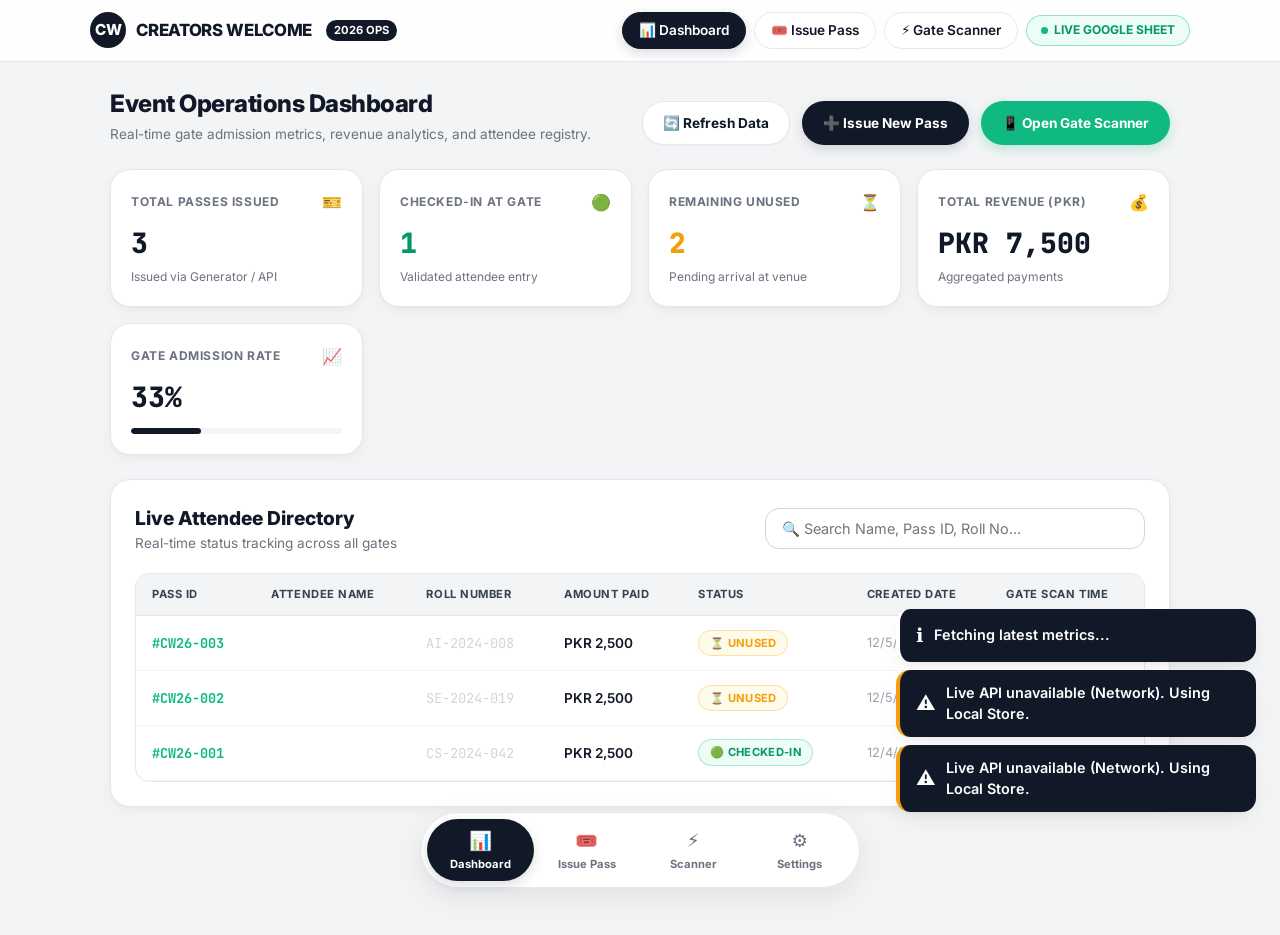
==== commit 58cad94d: "Redesign UI to soft modern light mode pill aesthetic and fix scanner script syntax" ====
--- a/index.html
+++ b/index.html
@@ -5,7 +5,7 @@
   <meta name="viewport" content="width=device-width, initial-scale=1.0">
   <title>Creators Welcome 2026 — Operations Dashboard</title>
   <meta name="description" content="Event Pass Operations & Live Gate Admission Web Application for Creators Welcome 2026">
-  <link rel="stylesheet" href="assets/css/styles.css">
+  <link rel="stylesheet" href="assets/css/styles.css?v=3.0">
 </head>
 <body>
 
@@ -17,14 +17,14 @@
         <div>
           <div class="brand-title">CREATORS WELCOME</div>
         </div>
-        <span class="brand-badge">2026 OPS</span>
+        <span class="brand-badge" style="background: var(--dark-main); color: var(--white); font-size: 0.7rem; padding: 2px 8px; border-radius: var(--radius-pill); font-weight: 700; margin-left: 4px;">2026 OPS</span>
       </a>
 
       <div class="nav-links">
         <a href="index.html" class="nav-item active">📊 Dashboard</a>
         <a href="generate.html" class="nav-item">🎟️ Issue Pass</a>
         <a href="scan.html" class="nav-item">⚡ Gate Scanner</a>
-        <div id="connectionStatusBadge" class="connection-badge mock" title="Click to configure API">
+        <div id="connectionStatusBadge" class="connection-badge mock" title="Click to configure API" onclick="document.getElementById('settingsModal').classList.add('open')">
           <span class="pulse-dot"></span> CHECKING...
         </div>
       </div>
@@ -39,7 +39,7 @@
         <h1 class="page-title">Event Operations Dashboard</h1>
         <p class="page-subtitle">Real-time gate admission metrics, revenue analytics, and attendee registry.</p>
       </div>
-      <div style="display: flex; gap: 0.75rem;">
+      <div style="display: flex; gap: 0.75rem; flex-wrap: wrap;">
         <button class="btn btn-secondary" onclick="loadDashboardData()">🔄 Refresh Data</button>
         <a href="generate.html" class="btn btn-primary">➕ Issue New Pass</a>
         <a href="scan.html" class="btn btn-emerald">📱 Open Gate Scanner</a>
@@ -62,7 +62,7 @@
           <span class="metric-label">Checked-In at Gate</span>
           <div class="metric-icon">🟢</div>
         </div>
-        <div class="metric-value" id="valScannedCount" style="color: var(--emerald-500);">0</div>
+        <div class="metric-value" id="valScannedCount" style="color: var(--emerald-600);">0</div>
         <div class="metric-sub">Validated attendee entry</div>
       </div>
 
@@ -100,7 +100,7 @@
     <div class="card">
       <div style="display: flex; align-items: center; justify-content: space-between; margin-bottom: 1.25rem; flex-wrap: wrap; gap: 1rem;">
         <div>
-          <h2 style="font-size: 1.2rem; font-weight: 800; color: var(--white);">Live Attendee Directory</h2>
+          <h2 style="font-size: 1.2rem; font-weight: 800; color: var(--dark-main);">Live Attendee Directory</h2>
           <p style="font-size: 0.85rem; color: var(--text-muted);">Real-time status tracking across all gates</p>
         </div>
         
@@ -135,6 +135,26 @@
 
   </main>
 
+  <!-- Mobile Bottom Navigation Bar -->
+  <div class="bottom-nav">
+    <a href="index.html" class="bottom-nav-item active">
+      <span class="nav-icon">📊</span>
+      <span>Dashboard</span>
+    </a>
+    <a href="generate.html" class="bottom-nav-item">
+      <span class="nav-icon">🎟️</span>
+      <span>Issue Pass</span>
+    </a>
+    <a href="scan.html" class="bottom-nav-item">
+      <span class="nav-icon">⚡</span>
+      <span>Scanner</span>
+    </a>
+    <a href="#" onclick="document.getElementById('settingsModal').classList.add('open')" class="bottom-nav-item">
+      <span class="nav-icon">⚙️</span>
+      <span>Settings</span>
+    </a>
+  </div>
+
   <!-- Settings Modal for Google Apps Script API URL -->
   <div class="modal-overlay" id="settingsModal">
     <div class="modal-content">
@@ -158,8 +178,8 @@
     </div>
   </div>
 
-  <script src="assets/js/app.js?v=2.0"></script>
-  <script src="assets/js/api.js?v=2.0"></script>
+  <script src="assets/js/app.js?v=3.0"></script>
+  <script src="assets/js/api.js?v=3.0"></script>
   <script>
     let allPassesCache = [];
 
--- a/assets/css/styles.css
+++ b/assets/css/styles.css
@@ -1,49 +1,57 @@
 /* ==========================================================================
-   CREATORS WELCOME 2026 - ULTRA MINIMALIST GREEN & WHITE DESIGN SYSTEM
+   CREATORS WELCOME 2026 - MODERN LIGHT-MODE PILL & MONOCHROME DESIGN SYSTEM
+   Inspired by Minimal Soft Neomorphic & Pill Mobile App Interfaces
    ========================================================================== */
 
-@import url('https://fonts.googleapis.com/css2?family=Inter:wght@300;400;500;600;700;800&family=JetBrains+Mono:wght@400;500;600;700&display=swap');
+@import url('https://fonts.googleapis.com/css2?family=Inter:wght@400;500;600;700;800&family=JetBrains+Mono:wght@500;600;700&display=swap');
 
 :root {
-  /* Ultra Minimal Green & White Palette */
+  /* Color Palette matching Reference Image */
+  --bg-main: #f3f4f6;
+  --bg-card: #ffffff;
+  --bg-subtle: #f9fafb;
+  
+  --dark-main: #111827;
+  --dark-subtle: #1f2937;
+  --dark-pill: #0f172a;
+  
   --emerald-600: #059669;
   --emerald-500: #10b981;
-  --emerald-400: #34d399;
-  --emerald-950: #022c22;
-  --emerald-900: #064e3b;
   --emerald-100: #d1fae5;
-
-  --slate-950: #090d16;
+  --emerald-50: #ecfdf5;
+
+  --rose-500: #ef4444;
+  --amber-500: #f59e0b;
+
   --slate-900: #0f172a;
-  --slate-800: #1e293b;
-  --slate-700: #334155;
-  --slate-600: #475569;
-  --slate-400: #94a3b8;
-  --slate-300: #cbd5e1;
-  --slate-200: #e2e8f0;
-  --slate-100: #f1f5f9;
-
-  --rose-500: #f43f5e;
-  --amber-500: #f59e0b;
+  --slate-700: #374151;
+  --slate-500: #6b7280;
+  --slate-400: #9ca3af;
+  --slate-300: #d1d5db;
+  --slate-200: #e5e7eb;
+  --slate-100: #f3f4f6;
+
   --white: #ffffff;
 
-  /* Minimalist Semantic Variables */
-  --bg-main: var(--slate-950);
-  --bg-card: rgba(15, 23, 42, 0.85);
-  --bg-card-solid: var(--slate-900);
-  --border-color: rgba(255, 255, 255, 0.08);
-  --text-main: var(--white);
-  --text-muted: var(--slate-400);
-  --accent-green: var(--emerald-500);
-
-  /* Fonts & Radius */
+  /* Semantic Theme Variables */
+  --border-color: #e5e7eb;
+  --text-main: var(--dark-main);
+  --text-muted: var(--slate-500);
+
+  /* Elevation Shadows & Radius */
+  --shadow-sm: 0 1px 2px 0 rgba(0, 0, 0, 0.03);
+  --shadow-md: 0 4px 16px -2px rgba(0, 0, 0, 0.05), 0 2px 4px -1px rgba(0, 0, 0, 0.03);
+  --shadow-lg: 0 10px 25px -5px rgba(0, 0, 0, 0.08), 0 8px 10px -6px rgba(0, 0, 0, 0.04);
+  --shadow-pill: 0 4px 12px rgba(15, 23, 42, 0.15);
+
   --font-sans: 'Inter', system-ui, -apple-system, sans-serif;
   --font-mono: 'JetBrains Mono', monospace;
-  --shadow-subtle: 0 4px 20px rgba(0, 0, 0, 0.3);
-  --radius-sm: 6px;
-  --radius-md: 10px;
-  --radius-lg: 14px;
-  --radius-xl: 18px;
+
+  --radius-sm: 8px;
+  --radius-md: 14px;
+  --radius-lg: 20px;
+  --radius-xl: 28px;
+  --radius-pill: 9999px;
 }
 
 * {
@@ -61,23 +69,24 @@
   flex-direction: column;
   line-height: 1.5;
   -webkit-font-smoothing: antialiased;
+  padding-bottom: 80px; /* Space for mobile bottom nav */
 }
 
 /* ==========================================================================
-   MINIMAL NAVIGATION BAR
+   MINIMAL TOP NAVBAR & PILL BADGES
    ========================================================================== */
 .navbar {
-  background: rgba(9, 13, 22, 0.9);
-  backdrop-filter: blur(12px);
+  background: rgba(255, 255, 255, 0.85);
+  backdrop-filter: blur(16px);
   border-bottom: 1px solid var(--border-color);
   position: sticky;
   top: 0;
   z-index: 100;
-  padding: 0.75rem 1.5rem;
+  padding: 0.75rem 1.25rem;
 }
 
 .navbar-container {
-  max-width: 1200px;
+  max-width: 1100px;
   margin: 0 auto;
   display: flex;
   align-items: center;
@@ -89,15 +98,15 @@
   align-items: center;
   gap: 0.65rem;
   text-decoration: none;
-  color: var(--white);
+  color: var(--dark-main);
 }
 
 .brand-icon {
-  width: 32px;
-  height: 32px;
-  background: var(--emerald-500);
-  color: #000000;
-  border-radius: var(--radius-sm);
+  width: 36px;
+  height: 36px;
+  background: var(--dark-main);
+  color: var(--white);
+  border-radius: 50%;
   display: flex;
   align-items: center;
   justify-content: center;
@@ -106,52 +115,51 @@
 }
 
 .brand-title {
-  font-weight: 700;
-  font-size: 1.1rem;
+  font-weight: 800;
+  font-size: 1.05rem;
   letter-spacing: -0.02em;
-  color: var(--white);
-}
-
-.brand-badge {
-  font-size: 0.65rem;
-  font-weight: 700;
-  padding: 2px 8px;
-  border-radius: 9999px;
-  background: rgba(16, 185, 129, 0.1);
-  color: var(--emerald-500);
-  border: 1px solid rgba(16, 185, 129, 0.3);
+  color: var(--dark-main);
+}
+
+.nav-pill-title {
+  background: var(--dark-main);
+  color: var(--white);
+  padding: 0.4rem 1.25rem;
+  border-radius: var(--radius-pill);
+  font-weight: 700;
+  font-size: 0.85rem;
+  letter-spacing: 0.05em;
   text-transform: uppercase;
-  letter-spacing: 0.05em;
 }
 
 .nav-links {
   display: flex;
   align-items: center;
-  gap: 0.4rem;
+  gap: 0.5rem;
 }
 
 .nav-item {
-  color: var(--slate-400);
+  color: var(--slate-600);
   text-decoration: none;
-  padding: 0.45rem 0.85rem;
-  border-radius: var(--radius-sm);
+  padding: 0.45rem 1rem;
+  border-radius: var(--radius-pill);
   font-size: 0.85rem;
-  font-weight: 500;
+  font-weight: 600;
   transition: all 0.15s ease;
-  display: flex;
-  align-items: center;
-  gap: 0.4rem;
-}
-
-.nav-item:hover, .nav-item.active {
-  color: var(--white);
-  background: rgba(255, 255, 255, 0.05);
+  background: var(--white);
+  border: 1px solid var(--border-color);
+}
+
+.nav-item:hover {
+  background: var(--slate-100);
+  color: var(--dark-main);
 }
 
 .nav-item.active {
-  color: var(--emerald-500);
-  background: rgba(16, 185, 129, 0.1);
-  border: 1px solid rgba(16, 185, 129, 0.25);
+  background: var(--dark-main);
+  color: var(--white);
+  border-color: var(--dark-main);
+  box-shadow: var(--shadow-pill);
 }
 
 /* Connection Status Badge */
@@ -159,88 +167,135 @@
   display: flex;
   align-items: center;
   gap: 0.4rem;
-  padding: 0.3rem 0.75rem;
-  border-radius: 9999px;
-  font-size: 0.7rem;
-  font-weight: 600;
+  padding: 0.35rem 0.85rem;
+  border-radius: var(--radius-pill);
+  font-size: 0.75rem;
+  font-weight: 700;
   cursor: pointer;
   transition: all 0.2s ease;
+  background: var(--white);
+  border: 1px solid var(--border-color);
 }
 
 .connection-badge.live {
-  background: rgba(16, 185, 129, 0.1);
-  color: var(--emerald-500);
-  border: 1px solid rgba(16, 185, 129, 0.3);
+  background: var(--emerald-50);
+  color: var(--emerald-600);
+  border-color: rgba(16, 185, 129, 0.4);
 }
 
 .connection-badge.mock {
-  background: rgba(245, 158, 11, 0.1);
+  background: #fffbebf5;
   color: var(--amber-500);
-  border: 1px solid rgba(245, 158, 11, 0.3);
+  border-color: rgba(245, 158, 11, 0.4);
 }
 
 .pulse-dot {
-  width: 6px;
-  height: 6px;
+  width: 7px;
+  height: 7px;
   border-radius: 50%;
-  position: relative;
-}
-
+}
 .connection-badge.live .pulse-dot { background: var(--emerald-500); }
 .connection-badge.mock .pulse-dot { background: var(--amber-500); }
 
 /* ==========================================================================
-   MAIN CONTAINER & MINIMAL METRICS
+   FIXED MOBILE BOTTOM NAVIGATION BAR
+   ========================================================================== */
+.bottom-nav {
+  position: fixed;
+  bottom: 12px;
+  left: 50%;
+  transform: translateX(-50%);
+  width: calc(100% - 32px);
+  max-width: 440px;
+  background: rgba(255, 255, 255, 0.95);
+  backdrop-filter: blur(16px);
+  border: 1px solid var(--border-color);
+  border-radius: var(--radius-pill);
+  padding: 6px;
+  box-shadow: 0 10px 30px rgba(0, 0, 0, 0.08);
+  display: flex;
+  align-items: center;
+  justify-content: space-around;
+  z-index: 500;
+}
+
+.bottom-nav-item {
+  flex: 1;
+  display: flex;
+  flex-direction: column;
+  align-items: center;
+  justify-content: center;
+  padding: 8px 4px;
+  border-radius: var(--radius-pill);
+  text-decoration: none;
+  color: var(--slate-500);
+  font-size: 0.7rem;
+  font-weight: 700;
+  transition: all 0.15s ease;
+  gap: 2px;
+}
+
+.bottom-nav-item .nav-icon {
+  font-size: 1.15rem;
+}
+
+.bottom-nav-item.active {
+  background: var(--dark-main);
+  color: var(--white);
+  box-shadow: var(--shadow-pill);
+}
+
+/* ==========================================================================
+   MAIN CONTAINER & METRICS
    ========================================================================== */
 .main-wrapper {
-  max-width: 1200px;
+  max-width: 1100px;
   width: 100%;
   margin: 0 auto;
-  padding: 2rem 1.5rem 4rem 1.5rem;
+  padding: 1.5rem 1.25rem 3rem 1.25rem;
   flex: 1;
 }
 
 .page-header {
-  margin-bottom: 2rem;
+  margin-bottom: 1.5rem;
   display: flex;
   align-items: flex-end;
   justify-content: space-between;
   gap: 1rem;
-  border-bottom: 1px solid var(--border-color);
-  padding-bottom: 1.25rem;
 }
 
 .page-title {
-  font-size: 1.65rem;
-  font-weight: 700;
+  font-size: 1.5rem;
+  font-weight: 800;
   letter-spacing: -0.02em;
-  color: var(--white);
+  color: var(--dark-main);
 }
 
 .page-subtitle {
-  color: var(--slate-400);
-  font-size: 0.9rem;
-  margin-top: 0.2rem;
-}
-
-/* Metric Cards Grid */
+  color: var(--slate-500);
+  font-size: 0.85rem;
+  margin-top: 0.15rem;
+}
+
+/* Metric Cards Grid matching Reference Image */
 .metrics-grid {
   display: grid;
-  grid-template-columns: repeat(auto-fit, minmax(210px, 1fr));
+  grid-template-columns: repeat(auto-fit, minmax(200px, 1fr));
   gap: 1rem;
-  margin-bottom: 2rem;
+  margin-bottom: 1.5rem;
 }
 
 .metric-card {
   background: var(--bg-card);
   border: 1px solid var(--border-color);
-  border-radius: var(--radius-md);
+  border-radius: var(--radius-lg);
   padding: 1.25rem;
-  transition: border-color 0.15s ease;
+  box-shadow: var(--shadow-md);
+  transition: transform 0.15s ease;
 }
 
 .metric-card:hover {
-  border-color: rgba(16, 185, 129, 0.3);
+  transform: translateY(-2px);
 }
 
 .metric-header {
@@ -252,53 +307,55 @@
 
 .metric-label {
   font-size: 0.75rem;
-  font-weight: 600;
+  font-weight: 700;
   text-transform: uppercase;
   letter-spacing: 0.05em;
-  color: var(--slate-400);
+  color: var(--slate-500);
 }
 
 .metric-value {
   font-size: 1.75rem;
-  font-weight: 700;
+  font-weight: 800;
   font-family: var(--font-mono);
-  color: var(--white);
+  color: var(--dark-main);
 }
 
 .metric-sub {
   font-size: 0.75rem;
-  color: var(--slate-400);
-  margin-top: 0.35rem;
+  color: var(--slate-500);
+  margin-top: 0.25rem;
 }
 
 .progress-bar-container {
   width: 100%;
-  height: 4px;
-  background: rgba(255, 255, 255, 0.08);
-  border-radius: 9999px;
+  height: 6px;
+  background: var(--slate-100);
+  border-radius: var(--radius-pill);
   margin-top: 0.65rem;
   overflow: hidden;
+  display: flex;
+  gap: 2px;
 }
 
 .progress-bar-fill {
   height: 100%;
-  background: var(--emerald-500);
-  border-radius: 9999px;
+  background: var(--dark-main);
+  border-radius: var(--radius-pill);
   transition: width 0.4s ease;
 }
 
 /* ==========================================================================
-   MINIMAL BUTTONS & FORMS
+   BUTTONS & FORM CONTROL (ROUNDED PILL STYLING)
    ========================================================================== */
 .btn {
   display: inline-flex;
   align-items: center;
   justify-content: center;
   gap: 0.4rem;
-  padding: 0.6rem 1.1rem;
+  padding: 0.65rem 1.25rem;
   font-size: 0.85rem;
-  font-weight: 600;
-  border-radius: var(--radius-sm);
+  font-weight: 700;
+  border-radius: var(--radius-pill);
   border: 1px solid transparent;
   cursor: pointer;
   transition: all 0.15s ease;
@@ -306,40 +363,51 @@
   font-family: var(--font-sans);
 }
 
-.btn-primary, .btn-emerald {
+.btn-primary, .btn-dark {
+  background: var(--dark-main);
+  color: var(--white);
+  box-shadow: var(--shadow-pill);
+}
+
+.btn-primary:hover, .btn-dark:hover {
+  background: var(--dark-subtle);
+  transform: translateY(-1px);
+}
+
+.btn-emerald {
   background: var(--emerald-500);
-  color: #000000;
-  font-weight: 700;
-}
-
-.btn-primary:hover, .btn-emerald:hover {
-  background: var(--emerald-400);
+  color: var(--white);
+  box-shadow: 0 4px 12px rgba(16, 185, 129, 0.25);
+}
+
+.btn-emerald:hover {
+  background: var(--emerald-600);
   transform: translateY(-1px);
 }
 
 .btn-secondary {
-  background: rgba(255, 255, 255, 0.04);
-  color: var(--slate-200);
-  border: 1px solid var(--border-color);
+  background: var(--white);
+  color: var(--dark-main);
+  border: 1px solid var(--border-color);
+  box-shadow: var(--shadow-sm);
 }
 
 .btn-secondary:hover {
-  background: rgba(255, 255, 255, 0.08);
-  color: var(--white);
+  background: var(--slate-100);
 }
 
 .btn-ghost {
   background: transparent;
-  color: var(--slate-400);
+  color: var(--slate-600);
 }
 
 .btn-ghost:hover {
-  background: rgba(255, 255, 255, 0.05);
-  color: var(--white);
+  background: rgba(0, 0, 0, 0.04);
+  color: var(--dark-main);
 }
 
 .btn-lg {
-  padding: 0.75rem 1.5rem;
+  padding: 0.85rem 1.75rem;
   font-size: 0.95rem;
 }
 
@@ -354,26 +422,27 @@
 .form-label {
   display: block;
   font-size: 0.8rem;
-  font-weight: 600;
-  color: var(--slate-300);
+  font-weight: 700;
+  color: var(--dark-main);
   margin-bottom: 0.35rem;
 }
 
 .form-control {
   width: 100%;
-  padding: 0.65rem 0.85rem;
-  background: rgba(15, 23, 42, 0.8);
-  border: 1px solid var(--slate-800);
-  border-radius: var(--radius-sm);
-  color: var(--white);
+  padding: 0.7rem 1rem;
+  background: var(--white);
+  border: 1px solid var(--slate-300);
+  border-radius: var(--radius-md);
+  color: var(--dark-main);
   font-size: 0.9rem;
   font-family: var(--font-sans);
   outline: none;
-  transition: border-color 0.15s ease;
+  transition: border-color 0.15s ease, box-shadow 0.15s ease;
 }
 
 .form-control:focus {
-  border-color: var(--emerald-500);
+  border-color: var(--dark-main);
+  box-shadow: 0 0 0 3px rgba(17, 24, 39, 0.08);
 }
 
 .form-control.mono {
@@ -389,12 +458,12 @@
   border: 1px solid var(--border-color);
   border-radius: var(--radius-lg);
   padding: 1.5rem;
-  box-shadow: var(--shadow-subtle);
+  box-shadow: var(--shadow-md);
 }
 
 .table-wrapper {
   overflow-x: auto;
-  border-radius: var(--radius-sm);
+  border-radius: var(--radius-md);
   border: 1px solid var(--border-color);
 }
 
@@ -406,9 +475,9 @@
 }
 
 .table th {
-  background: rgba(9, 13, 22, 0.95);
-  color: var(--slate-400);
-  font-weight: 600;
+  background: var(--slate-100);
+  color: var(--slate-700);
+  font-weight: 700;
   text-transform: uppercase;
   font-size: 0.7rem;
   letter-spacing: 0.05em;
@@ -418,20 +487,20 @@
 
 .table td {
   padding: 0.85rem 1rem;
-  border-bottom: 1px solid rgba(255, 255, 255, 0.04);
-  color: var(--slate-200);
+  border-bottom: 1px solid var(--slate-100);
+  color: var(--dark-main);
 }
 
 .table tbody tr:hover {
-  background: rgba(255, 255, 255, 0.02);
+  background: var(--bg-subtle);
 }
 
 .status-badge {
   display: inline-flex;
   align-items: center;
   gap: 0.3rem;
-  padding: 0.2rem 0.55rem;
-  border-radius: 9999px;
+  padding: 0.25rem 0.65rem;
+  border-radius: var(--radius-pill);
   font-size: 0.7rem;
   font-weight: 700;
   text-transform: uppercase;
@@ -439,38 +508,38 @@
 }
 
 .status-badge.unused {
-  background: rgba(245, 158, 11, 0.1);
+  background: #fffbebf5;
   color: var(--amber-500);
-  border: 1px solid rgba(245, 158, 11, 0.25);
+  border: 1px solid rgba(245, 158, 11, 0.3);
 }
 
 .status-badge.used {
-  background: rgba(16, 185, 129, 0.1);
-  color: var(--emerald-500);
-  border: 1px solid rgba(16, 185, 129, 0.25);
+  background: var(--emerald-50);
+  color: var(--emerald-600);
+  border: 1px solid rgba(16, 185, 129, 0.3);
 }
 
 /* ==========================================================================
-   PASS TICKET CARD PREVIEW
+   DIGITAL PASS TICKET CARD PREVIEW
    ========================================================================== */
 .pass-ticket-card {
   width: 100%;
   max-width: 380px;
   margin: 0 auto;
-  background: var(--slate-900);
-  border: 1px solid var(--emerald-500);
-  border-radius: var(--radius-lg);
+  background: var(--white);
+  border: 2px solid var(--dark-main);
+  border-radius: var(--radius-xl);
   overflow: hidden;
-  box-shadow: 0 10px 30px rgba(0, 0, 0, 0.5);
+  box-shadow: 0 12px 30px rgba(0, 0, 0, 0.08);
   position: relative;
-  color: var(--white);
+  color: var(--dark-main);
 }
 
 .pass-header-banner {
-  background: var(--emerald-900);
-  border-bottom: 1px solid var(--emerald-500);
+  background: var(--dark-main);
   padding: 1rem 1.25rem;
   text-align: center;
+  color: var(--white);
 }
 
 .pass-header-title {
@@ -478,7 +547,6 @@
   font-weight: 800;
   letter-spacing: 0.05em;
   text-transform: uppercase;
-  color: var(--emerald-100);
 }
 
 .pass-header-sub {
@@ -499,7 +567,8 @@
 }
 
 .pass-qr-frame {
-  background: #ffffff;
+  background: var(--white);
+  border: 1px solid var(--slate-200);
   padding: 0.65rem;
   border-radius: var(--radius-md);
   margin-bottom: 1rem;
@@ -508,6 +577,7 @@
   display: flex;
   align-items: center;
   justify-content: center;
+  box-shadow: var(--shadow-sm);
 }
 
 .pass-qr-frame img {
@@ -517,17 +587,17 @@
 }
 
 .pass-attendee-name {
-  font-size: 1.25rem;
-  font-weight: 700;
-  color: var(--white);
-  margin-bottom: 0.2rem;
+  font-size: 1.3rem;
+  font-weight: 800;
+  color: var(--dark-main);
+  margin-bottom: 0.15rem;
 }
 
 .pass-attendee-roll {
   font-family: var(--font-mono);
   font-size: 0.9rem;
-  color: var(--emerald-500);
-  font-weight: 600;
+  color: var(--emerald-600);
+  font-weight: 700;
   margin-bottom: 0.85rem;
 }
 
@@ -535,10 +605,9 @@
   width: 100%;
   display: flex;
   justify-content: space-between;
-  background: rgba(255, 255, 255, 0.03);
+  background: var(--slate-100);
   padding: 0.65rem 0.85rem;
-  border-radius: var(--radius-sm);
-  border: 1px solid var(--border-color);
+  border-radius: var(--radius-md);
   font-size: 0.75rem;
   margin-bottom: 0.5rem;
 }
@@ -551,30 +620,30 @@
 }
 
 .pass-meta-label {
-  color: var(--text-muted);
+  color: var(--slate-500);
   font-size: 0.65rem;
   text-transform: uppercase;
+  font-weight: 700;
 }
 
 .pass-meta-val {
-  font-weight: 600;
-  color: var(--slate-100);
+  font-weight: 700;
+  color: var(--dark-main);
 }
 
 .pass-id-chip {
-  background: rgba(16, 185, 129, 0.1);
-  border: 1px solid var(--emerald-500);
-  color: var(--emerald-500);
+  background: var(--dark-main);
+  color: var(--white);
   font-family: var(--font-mono);
   font-size: 1rem;
   font-weight: 700;
-  padding: 0.35rem 1rem;
-  border-radius: 9999px;
+  padding: 0.35rem 1.25rem;
+  border-radius: var(--radius-pill);
   margin-top: 0.5rem;
 }
 
 /* ==========================================================================
-   SINGLE SCREEN MOBILE SCANNER LAYOUT (MINIMAL MINT GREEN)
+   SINGLE SCREEN MOBILE SCANNER LAYOUT (NEOMORPHIC PILL STYLING)
    ========================================================================== */
 .mobile-scanner-wrapper {
   max-width: 420px;
@@ -592,9 +661,9 @@
   background: #000000;
   border-radius: var(--radius-lg);
   overflow: hidden;
-  border: 2px solid var(--slate-800);
+  border: 3px solid var(--dark-main);
+  box-shadow: var(--shadow-md);
   position: relative;
-  transition: border-color 0.2s ease;
 }
 
 .scanner-viewport-compact.validating {
@@ -604,9 +673,9 @@
 .status-bar-container {
   width: 100%;
   max-width: 360px;
-  border-radius: var(--radius-sm);
-  padding: 0.65rem 0.85rem;
-  font-weight: 700;
+  border-radius: var(--radius-pill);
+  padding: 0.7rem 1rem;
+  font-weight: 800;
   text-align: center;
   font-size: 0.95rem;
   transition: all 0.2s ease;
@@ -617,49 +686,53 @@
 }
 
 .status-bar-container.idle {
-  background: rgba(255, 255, 255, 0.04);
-  border: 1px solid var(--border-color);
-  color: var(--white);
+  background: var(--white);
+  border: 1px solid var(--border-color);
+  color: var(--dark-main);
+  box-shadow: var(--shadow-sm);
 }
 
 .status-bar-container.validating {
-  background: rgba(245, 158, 11, 0.15);
-  border: 1px solid var(--amber-500);
-  color: var(--amber-500);
+  background: #fef3c7;
+  border: 2px solid var(--amber-500);
+  color: #b45309;
 }
 
 .status-bar-container.approved {
-  background: rgba(16, 185, 129, 0.2);
-  border: 1px solid var(--emerald-500);
-  color: var(--emerald-400);
+  background: var(--emerald-500);
+  border: 2px solid var(--emerald-600);
+  color: var(--white);
+  box-shadow: 0 4px 16px rgba(16, 185, 129, 0.3);
 }
 
 .status-bar-container.duplicate {
-  background: rgba(244, 63, 94, 0.2);
-  border: 1px solid var(--rose-500);
-  color: var(--rose-500);
+  background: var(--rose-500);
+  border: 2px solid #dc2626;
+  color: var(--white);
+  box-shadow: 0 4px 16px rgba(239, 68, 68, 0.3);
 }
 
 .status-bar-container.invalid {
-  background: rgba(245, 158, 11, 0.2);
-  border: 1px solid var(--amber-500);
-  color: var(--amber-500);
+  background: #fef3c7;
+  border: 2px solid var(--amber-500);
+  color: #b45309;
 }
 
 .attendee-details-compact {
   width: 100%;
   max-width: 360px;
-  background: var(--bg-card);
+  background: var(--white);
   border: 1px solid var(--border-color);
   border-radius: var(--radius-lg);
-  padding: 1rem;
+  padding: 1.1rem;
   text-align: center;
+  box-shadow: var(--shadow-md);
 }
 
 .scan-overlay {
   position: absolute;
   top: 0; left: 0; right: 0; bottom: 0;
-  background: rgba(9, 13, 22, 0.85);
+  background: rgba(255, 255, 255, 0.9);
   backdrop-filter: blur(4px);
   display: flex;
   flex-direction: column;
@@ -669,6 +742,7 @@
   opacity: 0;
   visibility: hidden;
   transition: all 0.15s ease;
+  color: var(--dark-main);
 }
 
 .scan-overlay.active {
@@ -679,8 +753,8 @@
 .spinner-ring {
   width: 36px;
   height: 36px;
-  border: 3px solid rgba(16, 185, 129, 0.2);
-  border-top: 3px solid var(--emerald-500);
+  border: 3px solid rgba(17, 24, 39, 0.15);
+  border-top: 3px solid var(--dark-main);
   border-radius: 50%;
   animation: spin 0.8s linear infinite;
   margin-bottom: 0.5rem;
@@ -696,7 +770,7 @@
    ========================================================================== */
 .toast-container {
   position: fixed;
-  bottom: 1.5rem;
+  bottom: 5.5rem;
   right: 1.5rem;
   z-index: 1000;
   display: flex;
@@ -710,25 +784,25 @@
   min-width: 280px;
   max-width: 360px;
   padding: 0.75rem 1rem;
-  border-radius: var(--radius-sm);
-  background: rgba(15, 23, 42, 0.95);
-  border: 1px solid var(--border-color);
-  color: var(--white);
+  border-radius: var(--radius-md);
+  background: var(--dark-main);
+  color: var(--white);
+  box-shadow: var(--shadow-lg);
   display: flex;
   align-items: center;
   gap: 0.65rem;
 }
 
-.toast.success { border-left: 3px solid var(--emerald-500); }
-.toast.error { border-left: 3px solid var(--rose-500); }
-.toast.warning { border-left: 3px solid var(--amber-500); }
-.toast.info { border-left: 3px solid var(--emerald-500); }
+.toast.success { border-left: 4px solid var(--emerald-500); }
+.toast.error { border-left: 4px solid var(--rose-500); }
+.toast.warning { border-left: 4px solid var(--amber-500); }
+.toast.info { border-left: 4px solid var(--white); }
 
 .modal-overlay {
   position: fixed;
   top: 0; left: 0; right: 0; bottom: 0;
-  background: rgba(2, 6, 23, 0.85);
-  backdrop-filter: blur(6px);
+  background: rgba(17, 24, 39, 0.6);
+  backdrop-filter: blur(8px);
   z-index: 900;
   display: flex;
   align-items: center;
@@ -744,12 +818,13 @@
 }
 
 .modal-content {
-  background: var(--slate-900);
-  border: 1px solid var(--border-color);
-  border-radius: var(--radius-lg);
+  background: var(--white);
+  border: 1px solid var(--border-color);
+  border-radius: var(--radius-xl);
   max-width: 500px;
   width: 90%;
-  padding: 1.5rem;
+  padding: 1.75rem;
+  box-shadow: var(--shadow-lg);
   transform: scale(0.95);
   transition: transform 0.2s ease;
 }
@@ -767,15 +842,15 @@
 
 .modal-title {
   font-size: 1.15rem;
-  font-weight: 700;
-  color: var(--white);
+  font-weight: 800;
+  color: var(--dark-main);
 }
 
 @media print {
   body { background: #ffffff !important; color: #000000 !important; }
-  .navbar, .btn, .page-header, .metrics-grid, .toast-container, .modal-overlay { display: none !important; }
+  .navbar, .bottom-nav, .btn, .page-header, .metrics-grid, .toast-container, .modal-overlay { display: none !important; }
   .main-wrapper { padding: 0 !important; margin: 0 !important; max-width: 100% !important; }
   .pass-ticket-card { border: 2px solid #000000 !important; box-shadow: none !important; max-width: 100% !important; page-break-inside: avoid; background: #ffffff !important; color: #000000 !important; }
-  .pass-header-banner { background: #059669 !important; -webkit-print-color-adjust: exact; }
+  .pass-header-banner { background: #111827 !important; -webkit-print-color-adjust: exact; }
   .pass-attendee-name, .pass-attendee-roll { color: #000000 !important; }
 }
